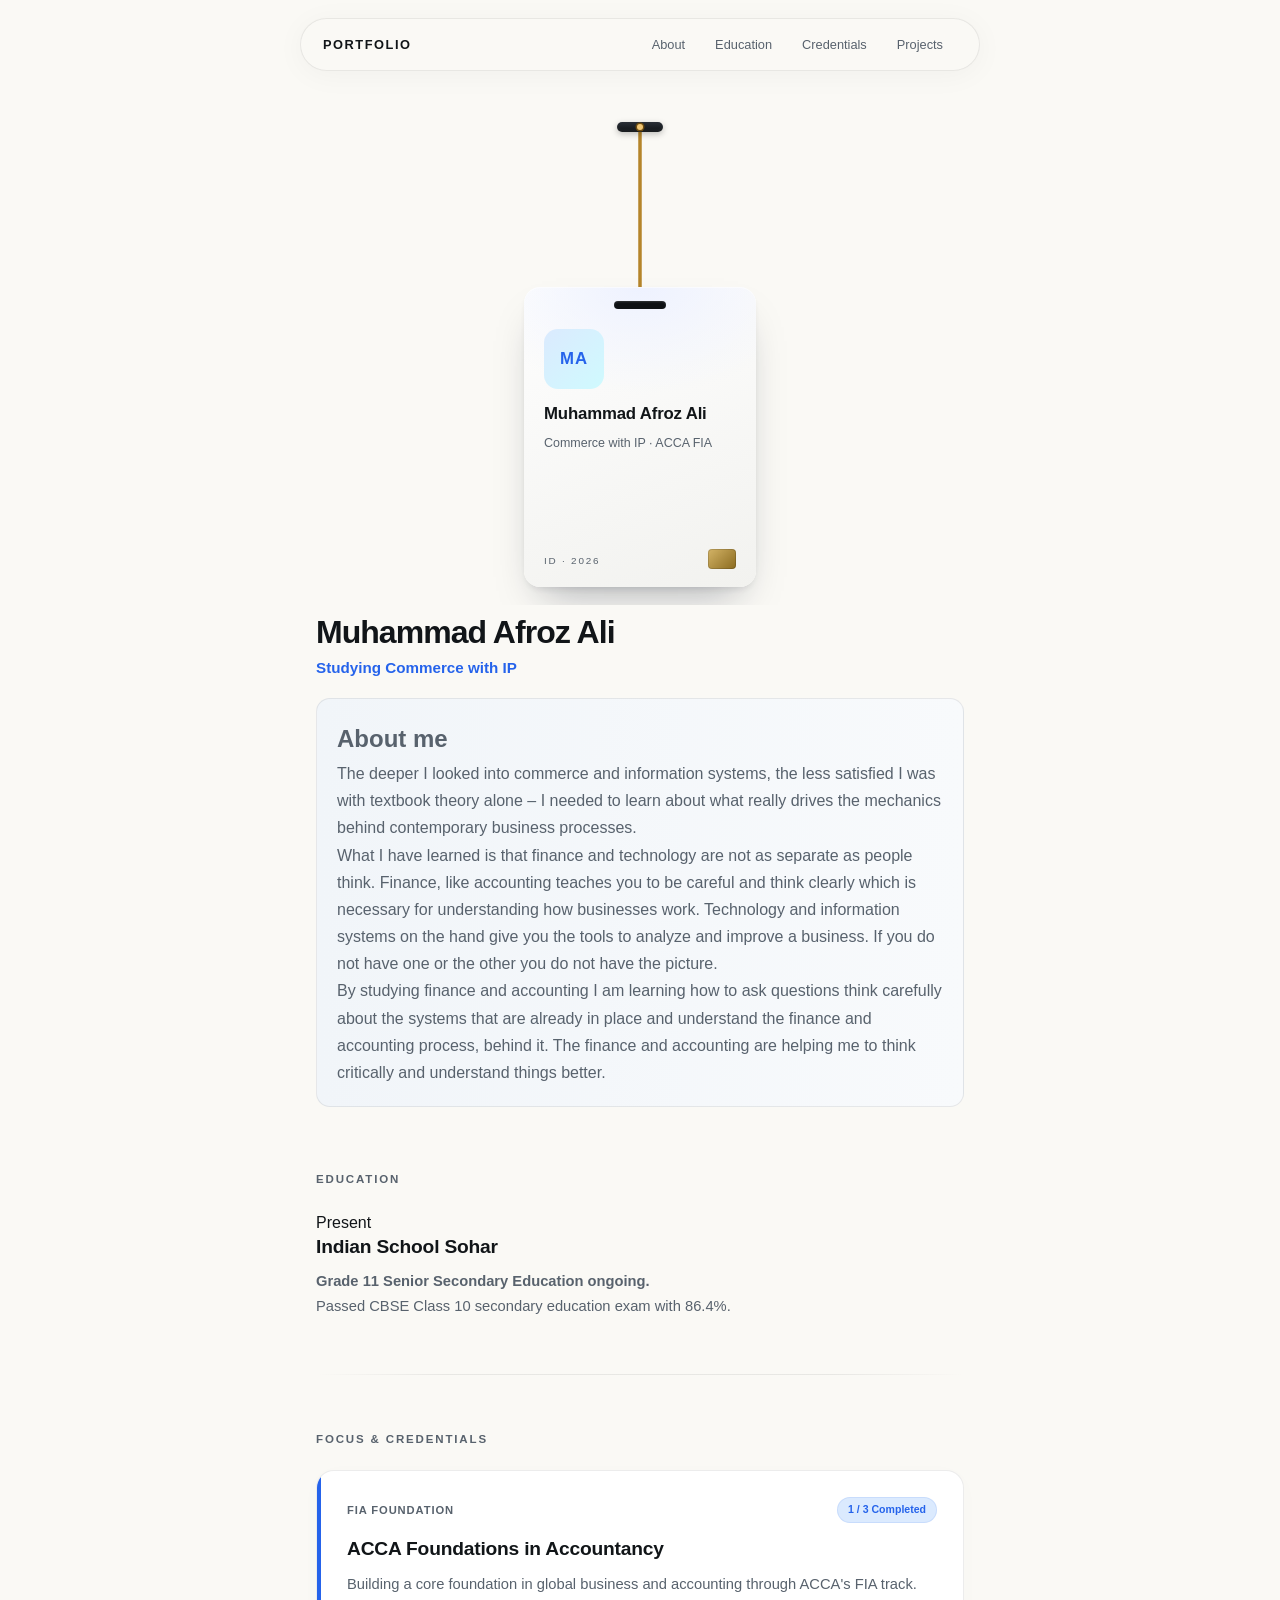
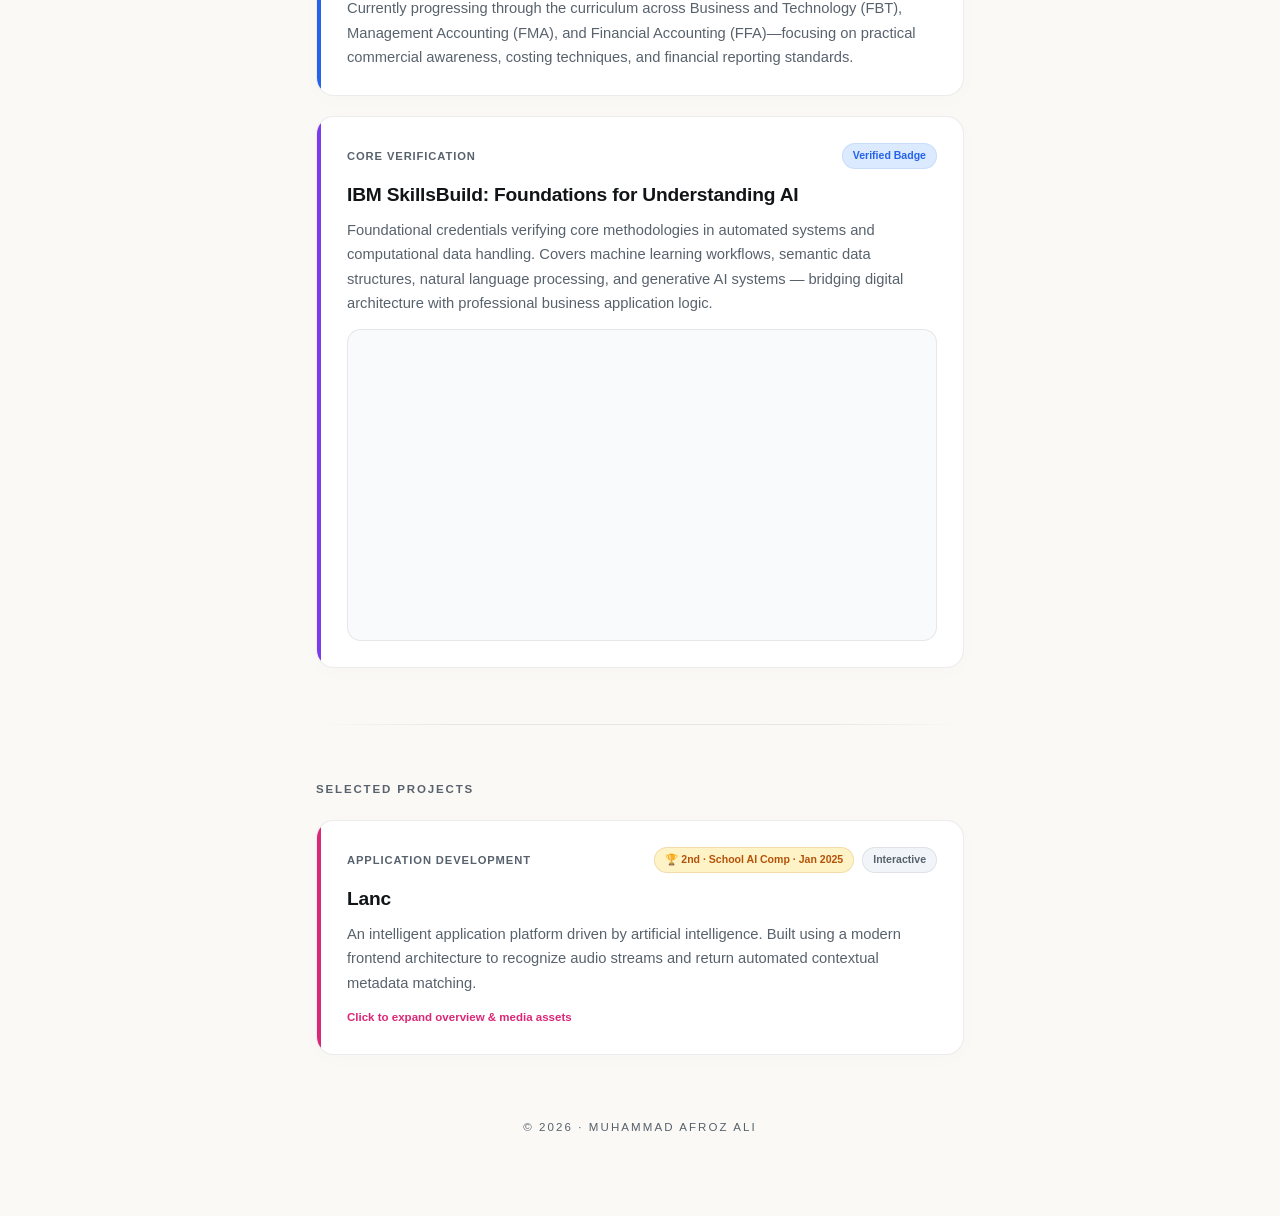
==== index.html @ 3de90af1 "index.html" ====
<!DOCTYPE html>
<html lang="en">
<head>
  <meta charset="UTF-8" />
  <meta name="viewport" content="width=device-width, initial-scale=1.0" />
  <title>Muhammad Afroz Ali — Portfolio</title>
  <meta name="description" content="Portfolio of Muhammad Afroz Ali — Commerce student building at the intersection of finance, corporate systems, and AI-driven tools." />
  <link rel="stylesheet" href="/portfolio.css" />
</head>
<body>
  <nav class="nav-bar">
    <div class="nav-container">
      <a href="#about" class="nav-logo">PORTFOLIO</a>
      <div class="nav-links">
        <a href="#about" class="nav-item active">About</a>
        <a href="#education" class="nav-item">Education</a>
        <a href="#focus" class="nav-item">Credentials</a>
        <a href="#projects" class="nav-item">Projects</a>
      </div>
    </div>
  </nav>

  <section id="about" class="about-section">
    <div class="content-wrapper">
      <div class="lanyard-stage" id="lanyardStage" aria-label="Interactive ID card">
        <div class="lanyard-pivot" aria-hidden="true"></div>
        <svg class="rope-svg" aria-hidden="true" preserveAspectRatio="none">
          <path id="ropePath" d="M 0 0" stroke="#b5852a" stroke-width="3.5" fill="none" stroke-linecap="round"></path>
        </svg>
        <div class="lanyard-card" id="lanyardCard">
          <div class="card-inner">
            <div class="card-face front">
              <div class="card-hole"></div>
              <div class="card-front-body">
                <div class="card-avatar">MA</div>
                <div class="card-name">Muhammad Afroz Ali</div>
                <div class="card-role">Commerce with IP · ACCA FIA</div>
                <div class="card-brand">
                  <span>ID · 2026</span>
                  <span class="card-chip"></span>
                </div>
              </div>
            </div>
            <div class="card-face back">
              <div class="card-hole"></div>
              <div class="card-back-body">
                <div class="line"><span class="k">Name</span><span class="v">Muhammad Afroz Ali</span></div>
                <div class="line"><span class="k">Field</span><span class="v">Commerce · IP</span></div>
                <div class="line"><span class="k">Focus</span><span class="v">Finance × AI</span></div>
                <div class="line"><span class="k">Status</span><span class="v">Studying · Pursuing ACCA FIA Route</span></div>
              </div>
            </div>
          </div>
        </div>
      </div>

      <h1 class="hero-name">Muhammad Afroz Ali</h1>
      <div class="hero-tag">Studying Commerce with IP</div>
      <div class="bio">
        <h2 class="bio-heading">About me</h2>
        <p>The deeper I looked into commerce and information systems, the less satisfied I was with textbook theory alone – I needed to learn about what really drives the mechanics behind contemporary business processes.</p>
        <p>What I have learned is that finance and technology are not as separate as people think. Finance, like accounting teaches you to be careful and think clearly which is necessary for understanding how businesses work. Technology and information systems on the hand give you the tools to analyze and improve a business. If you do not have one or the other you do not have the picture.</p>
        <p>By studying finance and accounting I am learning how to ask questions think carefully about the systems that are already in place and understand the finance and accounting process, behind it. The finance and accounting are helping me to think critically and understand things better.</p>
      </div>
    </div>
  </section>

  <main class="content-wrapper">
    <section id="education" class="section">
      <h2 class="section-title">Education</h2>
      <div class="timeline">
        <div class="timeline-item">
          <div class="timeline-date">Present</div>
          <div class="timeline-content">
            <h3 class="card-title">Indian School Sohar</h3>
            <p class="card-desc"><strong>Grade 11 Senior Secondary Education ongoing.</strong></p>
            <p class="card-desc">Passed CBSE Class 10 secondary education exam with 86.4%.</p>
          </div>
        </div>
      </div>
    </section>

    <div class="section-divider"></div>

    <section id="focus" class="section">
      <h2 class="section-title">Focus &amp; Credentials</h2>
      <div class="stack">
        <div class="premium-card">
          <div class="card-edge"></div>
          <div class="card-body">
            <div class="card-meta">
              <span class="meta-label">FIA Foundation</span>
              <span class="badge progress">1 / 3 Completed</span>
            </div>
            <h3 class="card-title">ACCA Foundations in Accountancy</h3>
            <p class="card-desc">
              Building a core foundation in global business and accounting through ACCA's FIA track. Currently progressing through the curriculum across Business and Technology (FBT), Management Accounting (FMA), and Financial Accounting (FFA)—focusing on practical commercial awareness, costing techniques, and financial reporting standards.
            </p>
          </div>
        </div>

        <div class="premium-card">
          <div class="card-edge alt"></div>
          <div class="card-body">
            <div class="card-meta">
              <span class="meta-label">Core Verification</span>
              <span class="badge verified">Verified Badge</span>
            </div>
            <h3 class="card-title">IBM SkillsBuild: Foundations for Understanding AI</h3>
            <p class="card-desc">
              Foundational credentials verifying core methodologies in automated systems and
              computational data handling. Covers machine learning workflows, semantic data
              structures, natural language processing, and generative AI systems — bridging digital
              architecture with professional business application logic.
            </p>
            <div class="iframe-wrap">
              <iframe title="IBM Credential"
                src="https://www.credly.com/embedded_badge/8885bbb2-dc7c-4ab9-ae80-7a4115c51c68"
                width="160" height="270" frameborder="0" scrolling="no"></iframe>
            </div>
          </div>
        </div>
      </div>
    </section>

    <div class="section-divider"></div>

    <section id="projects" class="section">
      <h2 class="section-title">Selected Projects</h2>

      <div class="premium-card expander" id="lancCard">
        <div class="card-edge project"></div>
        <div style="width:100%">
          <div class="collapsed card-body">
            <div class="card-meta">
              <span class="meta-label">Application Development</span>
              <div class="badge-row">
                <span class="badge award">🏆 2nd · School AI Comp · Jan 2025</span>
                <span class="badge live">Interactive</span>
              </div>
            </div>
            <h3 class="card-title">Lanc</h3>
            <p class="card-desc">
              An intelligent application platform driven by artificial intelligence. Built using a
              modern frontend architecture to recognize audio streams and return automated
              contextual metadata matching.
            </p>
            <span class="hint">Click to expand overview &amp; media assets</span>
          </div>

          <div class="expanded">
            <div class="exp-header">
              <div>
                <h2>Lanc.</h2>
                <span class="badge award">🏆 2nd Place — School Level AI Competition</span>
              </div>
              <button class="close-btn" id="closeLancBtn">Collapse</button>
            </div>
            <p class="expanded-lead">
              Lanc is an aesthetic, AI-driven music recognizer engineered to provide smooth audio
              search tracking across multiple platforms. Awarded 2nd place at the school-level
              Artificial Intelligence competition on January 8th, 2025, this platform bridges
              interactive client-side design with powerful web processing APIs to translate
              real-world auditory waveforms into structured information sets instantly.
            </p>
            <ul class="bullets">
              <li><strong>Core Engine:</strong> AudD music recognition API for high-precision cloud-based audio fingerprinting and matching.</li>
              <li><strong>Conversational AI:</strong> ElevenLabs infrastructure for smart chatbot interfaces and fluid text-to-speech loops.</li>
              <li><strong>Stack:</strong> Vanilla HTML5, custom CSS layout systems, and object-oriented asynchronous JavaScript logic.</li>
            </ul>
            <div class="media-placeholder">
              <span id="slideLabel">Media preview · slide 1 / 5</span>
              <button class="nav-arrow left" id="prevSlide">←</button>
              <button class="nav-arrow right" id="nextSlide">→</button>
            </div>
          </div>
        </div>
      </div>
    </section>

    <footer class="footer">© 2026 · Muhammad Afroz Ali</footer>
  </main>

  <script src="/portfolio.js"></script>
</body>
</html>
---- portfolio.css ----
:root {
  --bg: #faf9f5;
  --fg: #111518;
  --muted: #58626d;
  --border: rgba(17, 21, 24, 0.08);
  --card: #ffffff;
  --primary: #2563eb;
  --secondary: #7c3aed;
  --project: #db2777;
  --glass: rgba(250, 249, 245, 0.78);
  --ease: cubic-bezier(0.16, 1, 0.3, 1);
}
* { margin: 0; padding: 0; box-sizing: border-box; }
html { scroll-behavior: smooth; background: var(--bg); }
body {
  background: var(--bg);
  color: var(--fg);
  font-family: -apple-system, BlinkMacSystemFont, "Segoe UI", Roboto, Helvetica, Arial, sans-serif;
  line-height: 1.5;
  -webkit-font-smoothing: antialiased;
  padding-top: 90px;
}

/* Nav */
.nav-bar {
  position: fixed; top: 18px; left: 50%; transform: translateX(-50%);
  width: calc(100% - 32px); max-width: 680px;
  background: var(--glass);
  backdrop-filter: blur(16px); -webkit-backdrop-filter: blur(16px);
  border: 1px solid var(--border); border-radius: 30px; z-index: 50;
  box-shadow: 0 4px 30px rgba(0, 0, 0, 0.04);
}
.nav-container { display: flex; justify-content: space-between; align-items: center; padding: 10px 22px; }
.nav-logo { font-size: 0.8rem; font-weight: 800; letter-spacing: 0.12em; color: var(--fg); text-decoration: none; }
.nav-links { display: flex; gap: 2px; }
.nav-item {
  font-size: 0.8rem; font-weight: 500; color: var(--muted);
  padding: 6px 14px; border-radius: 20px; text-decoration: none;
  transition: color 0.3s, background 0.3s;
}
.nav-item:hover, .nav-item.active { color: var(--fg); background: rgba(0, 0, 0, 0.05); }

.content-wrapper { width: 100%; max-width: 680px; margin: 0 auto; padding: 20px 16px; }
.section { padding: 24px 0; }
.section-divider {
  height: 1px;
  background: linear-gradient(to right, transparent, var(--border) 20%, var(--border) 80%, transparent);
  margin: 32px 0;
}
.section-title {
  font-size: 0.72rem; text-transform: uppercase; letter-spacing: 0.16em;
  color: var(--muted); margin-bottom: 22px; font-weight: 600;
}

/* Lanyard */
.lanyard-stage {
  position: relative;
  width: 100%;
  height: clamp(380px, 55vh, 540px);
  touch-action: none;
  user-select: none;
  overflow: hidden;
  margin-bottom: 8px;
}
.lanyard-pivot {
  position: absolute; top: 12px; left: 50%; transform: translateX(-50%);
  width: 46px; height: 10px; border-radius: 999px;
  background: linear-gradient(180deg, #2a2f36, #0e1114);
  box-shadow: 0 2px 6px rgba(0,0,0,0.25), inset 0 -2px 3px rgba(255,255,255,0.06);
  z-index: 3;
}
.lanyard-pivot::after {
  content: ""; position: absolute; left: 50%; top: 50%;
  transform: translate(-50%, -50%);
  width: 6px; height: 6px; border-radius: 999px;
  background: #f0c674; box-shadow: 0 0 0 1.5px #6b4a0f;
}
.rope-svg {
  position: absolute; inset: 0; width: 100%; height: 100%;
  pointer-events: none; z-index: 1;
}
.lanyard-card {
  position: absolute; top: 0; left: 0;
  width: 232px; height: 300px;
  transform-origin: 50% 0; cursor: grab; z-index: 2;
  will-change: transform; perspective: 1200px;
}
.lanyard-card:active { cursor: grabbing; }
.card-inner {
  position: relative; width: 100%; height: 100%;
  transition: transform 0.7s cubic-bezier(0.2, 0.9, 0.25, 1.05);
  transform-style: preserve-3d;
}
.lanyard-card.is-flipped .card-inner { transform: rotateY(180deg); }
.card-face {
  position: absolute; inset: 0; border-radius: 16px;
  backface-visibility: hidden; -webkit-backface-visibility: hidden;
  box-shadow:
    0 22px 40px -18px rgba(15, 23, 42, 0.35),
    0 4px 10px -4px rgba(15, 23, 42, 0.15),
    inset 0 1px 0 rgba(255,255,255,0.6);
  overflow: hidden; display: flex; flex-direction: column;
}
.card-face.front {
  background:
    radial-gradient(120% 60% at 50% 0%, #eef2ff 0%, transparent 60%),
    linear-gradient(160deg, #fefefe 0%, #f2f2ef 100%);
  color: var(--fg);
}
.card-face.back {
  transform: rotateY(180deg);
  background: linear-gradient(160deg, #111318 0%, #1c1f27 100%);
  color: #fafafa;
}
.card-hole {
  align-self: center; margin-top: 14px;
  width: 52px; height: 8px; border-radius: 4px;
  background: #0e1114;
  box-shadow: inset 0 1px 2px rgba(255,255,255,0.15);
}
.card-front-body { flex: 1; padding: 18px 20px 18px; display: flex; flex-direction: column; gap: 8px; }
.card-avatar {
  width: 60px; height: 60px; border-radius: 14px;
  background: linear-gradient(135deg, #dbeafe, #cffafe);
  color: var(--primary); font-weight: 800; letter-spacing: 0.06em;
  display: grid; place-items: center; font-size: 1.05rem; margin: 2px 0 4px;
}
.card-name { font-size: 1.05rem; font-weight: 700; letter-spacing: -0.01em; white-space: nowrap; }
.card-role { font-size: 0.78rem; color: var(--muted); font-weight: 500; }
.card-brand {
  margin-top: auto; display: flex; justify-content: space-between; align-items: end;
  font-size: 0.62rem; letter-spacing: 0.18em; color: var(--muted); text-transform: uppercase;
}
.card-chip {
  width: 28px; height: 20px; border-radius: 4px;
  background: linear-gradient(135deg, #d4b467, #8a6a1f);
  box-shadow: inset 0 0 0 1px rgba(0,0,0,0.15);
}
.card-back-body {
  padding: 18px 20px; display: flex; flex-direction: column; gap: 10px;
  height: 100%; font-size: 0.78rem;
}
.card-back-body .line {
  display: flex; justify-content: space-between; align-items: baseline; gap: 10px;
  border-bottom: 1px dashed rgba(255,255,255,0.1); padding-bottom: 6px;
}
.card-back-body .k {
  color: rgba(255,255,255,0.5); font-size: 0.62rem;
  letter-spacing: 0.14em; text-transform: uppercase; flex-shrink: 0;
}
.card-back-body .v {
  font-weight: 600; font-size: 0.75rem; text-align: right; line-height: 1.25;
  min-width: 0;
}
.card-back-footer {
  margin-top: auto; font-size: 0.6rem; letter-spacing: 0.2em;
  color: rgba(255,255,255,0.4); text-transform: uppercase; text-align: center;
}
.tap-hint {
  position: absolute; bottom: 14px; left: 50%; transform: translateX(-50%);
  font-size: 0.7rem; letter-spacing: 0.14em; text-transform: uppercase;
  color: var(--muted); z-index: 2; pointer-events: none; opacity: 0.8;
}

/* Hero */
.hero-name { font-size: clamp(1.55rem, 4.5vw, 2rem); font-weight: 700; letter-spacing: -0.03em; line-height: 1.2; }
.hero-tag { font-size: 0.95rem; font-weight: 600; margin-top: 6px; color: var(--primary); }
.bio {
  font-size: 1rem; line-height: 1.7; color: var(--muted); margin-top: 18px;
  background: linear-gradient(to right, #f1f5f9, #f8fafc);
  padding: 20px; border-radius: 14px; border: 1px solid var(--border);
}

/* Cards */
.stack { display: flex; flex-direction: column; gap: 20px; }
.premium-card {
  background: var(--card); border: 1px solid var(--border); border-radius: 18px;
  display: flex; overflow: hidden; box-shadow: 0 4px 24px rgba(0, 0, 0, 0.015);
  transition: transform 0.5s var(--ease), box-shadow 0.5s, border-color 0.5s;
  width: 100%;
}
.premium-card:hover { transform: translateY(-4px); box-shadow: 0 20px 35px rgba(37, 99, 235, 0.05); }
.card-edge { width: 4px; background: var(--primary); flex-shrink: 0; }
.card-edge.alt { background: var(--secondary); }
.card-edge.project { background: var(--project); }
.card-body { padding: 26px; width: 100%; }
.card-meta { display: flex; justify-content: space-between; align-items: center; gap: 10px; margin-bottom: 14px; flex-wrap: wrap; }
.meta-label { font-size: 0.7rem; font-weight: 700; text-transform: uppercase; letter-spacing: 0.08em; color: var(--muted); }
.badge-row { display: flex; gap: 8px; flex-wrap: wrap; }
.badge {
  font-size: 0.66rem; font-weight: 600; padding: 4px 10px; border-radius: 20px;
  white-space: nowrap; border: 1px solid transparent;
}
.badge.progress { background: #dbeafe; color: var(--primary); border-color: rgba(37, 99, 235, 0.1); }
.badge.verified { background: #dbeafe; color: var(--primary); border-color: rgba(37, 99, 235, 0.1); }
.badge.award { background: #fef3c7; color: #b45309; border-color: rgba(180, 83, 9, 0.15); }
.badge.live { background: #f1f5f9; color: var(--muted); border-color: var(--border); }
.card-title { font-size: 1.2rem; font-weight: 600; margin-bottom: 10px; letter-spacing: -0.01em; line-height: 1.3; }
.card-desc { font-size: 0.92rem; line-height: 1.65; color: var(--muted); }
.hint { display: inline-block; margin-top: 14px; font-size: 0.72rem; font-weight: 600; color: var(--project); }

/* Expander */
.expander { cursor: pointer; }
.expander.open { cursor: default; background: #fcfbfa; }
.expander .expanded { display: none; padding: 32px; }
.expander.open .collapsed { display: none; }
.expander.open .expanded { display: block; }
.exp-header {
  display: flex; justify-content: space-between; align-items: flex-start; gap: 14px;
  margin-bottom: 20px; padding-bottom: 16px; border-bottom: 1px solid var(--border);
}
.exp-header h2 { font-size: 1.6rem; font-weight: 700; letter-spacing: -0.02em; margin-bottom: 6px; }
.close-btn {
  background: var(--card); border: 1px solid var(--border); color: var(--muted);
  font-size: 0.7rem; text-transform: uppercase; letter-spacing: 0.05em; font-weight: 600;
  padding: 8px 14px; border-radius: 12px; cursor: pointer; transition: all 0.3s;
  flex-shrink: 0;
}
.close-btn:hover { background: var(--fg); color: var(--card); border-color: var(--fg); }
.expanded-lead { font-size: 1rem; line-height: 1.7; margin-bottom: 8px; }
.bullets {
  list-style: none; display: flex; flex-direction: column; gap: 12px;
  background: #f8fafc; padding: 20px; border-radius: 14px;
  border: 1px solid var(--border); margin: 18px 0;
}
.bullets li { font-size: 0.9rem; color: var(--muted); padding-left: 18px; position: relative; line-height: 1.6; }
.bullets li::before { content: "→"; position: absolute; left: 0; color: var(--project); font-weight: bold; }

.media-placeholder {
  position: relative; background: #0f1215; border-radius: 14px;
  height: clamp(220px, 42vw, 360px); overflow: hidden;
  display: grid; place-items: center;
  color: rgba(255, 255, 255, 0.55);
  font-size: 0.8rem; letter-spacing: 0.15em; text-transform: uppercase;
}
.nav-arrow {
  position: absolute; top: 50%; transform: translateY(-50%);
  background: rgba(255,255,255,0.9); border: 1px solid rgba(0,0,0,0.05);
  width: 40px; height: 40px; border-radius: 50%; font-size: 1rem;
  color: #111518; cursor: pointer;
  display: grid; place-items: center;
  box-shadow: 0 4px 12px rgba(0,0,0,0.08);
  transition: all 0.3s;
}
.nav-arrow:hover { background: #111518; color: #fff; }
.nav-arrow.left { left: 14px; }
.nav-arrow.right { right: 14px; }

.iframe-wrap {
  display: grid; place-items: center; padding: 20px 0;
  background: #f8fafc; border-radius: 14px; margin-top: 14px;
  border: 1px solid var(--border);
}
.iframe-wrap iframe { display: block; filter: drop-shadow(0 4px 12px rgba(0,0,0,0.05)); }

.footer {
  padding: 40px 0 60px; text-align: center;
  font-size: 0.72rem; letter-spacing: 0.18em; text-transform: uppercase; color: var(--muted);
}

@media (max-width: 640px) {
  .lanyard-card { width: 200px; height: 260px; }
  .content-wrapper { padding: 20px 18px; }
  .exp-header { flex-direction: column-reverse; align-items: flex-start; }
  .close-btn { align-self: flex-end; }
}
@media (max-width: 420px) {
  .lanyard-card { width: 186px; height: 246px; }
  .card-name { font-size: 0.98rem; }
  .card-body { padding: 22px; }
}
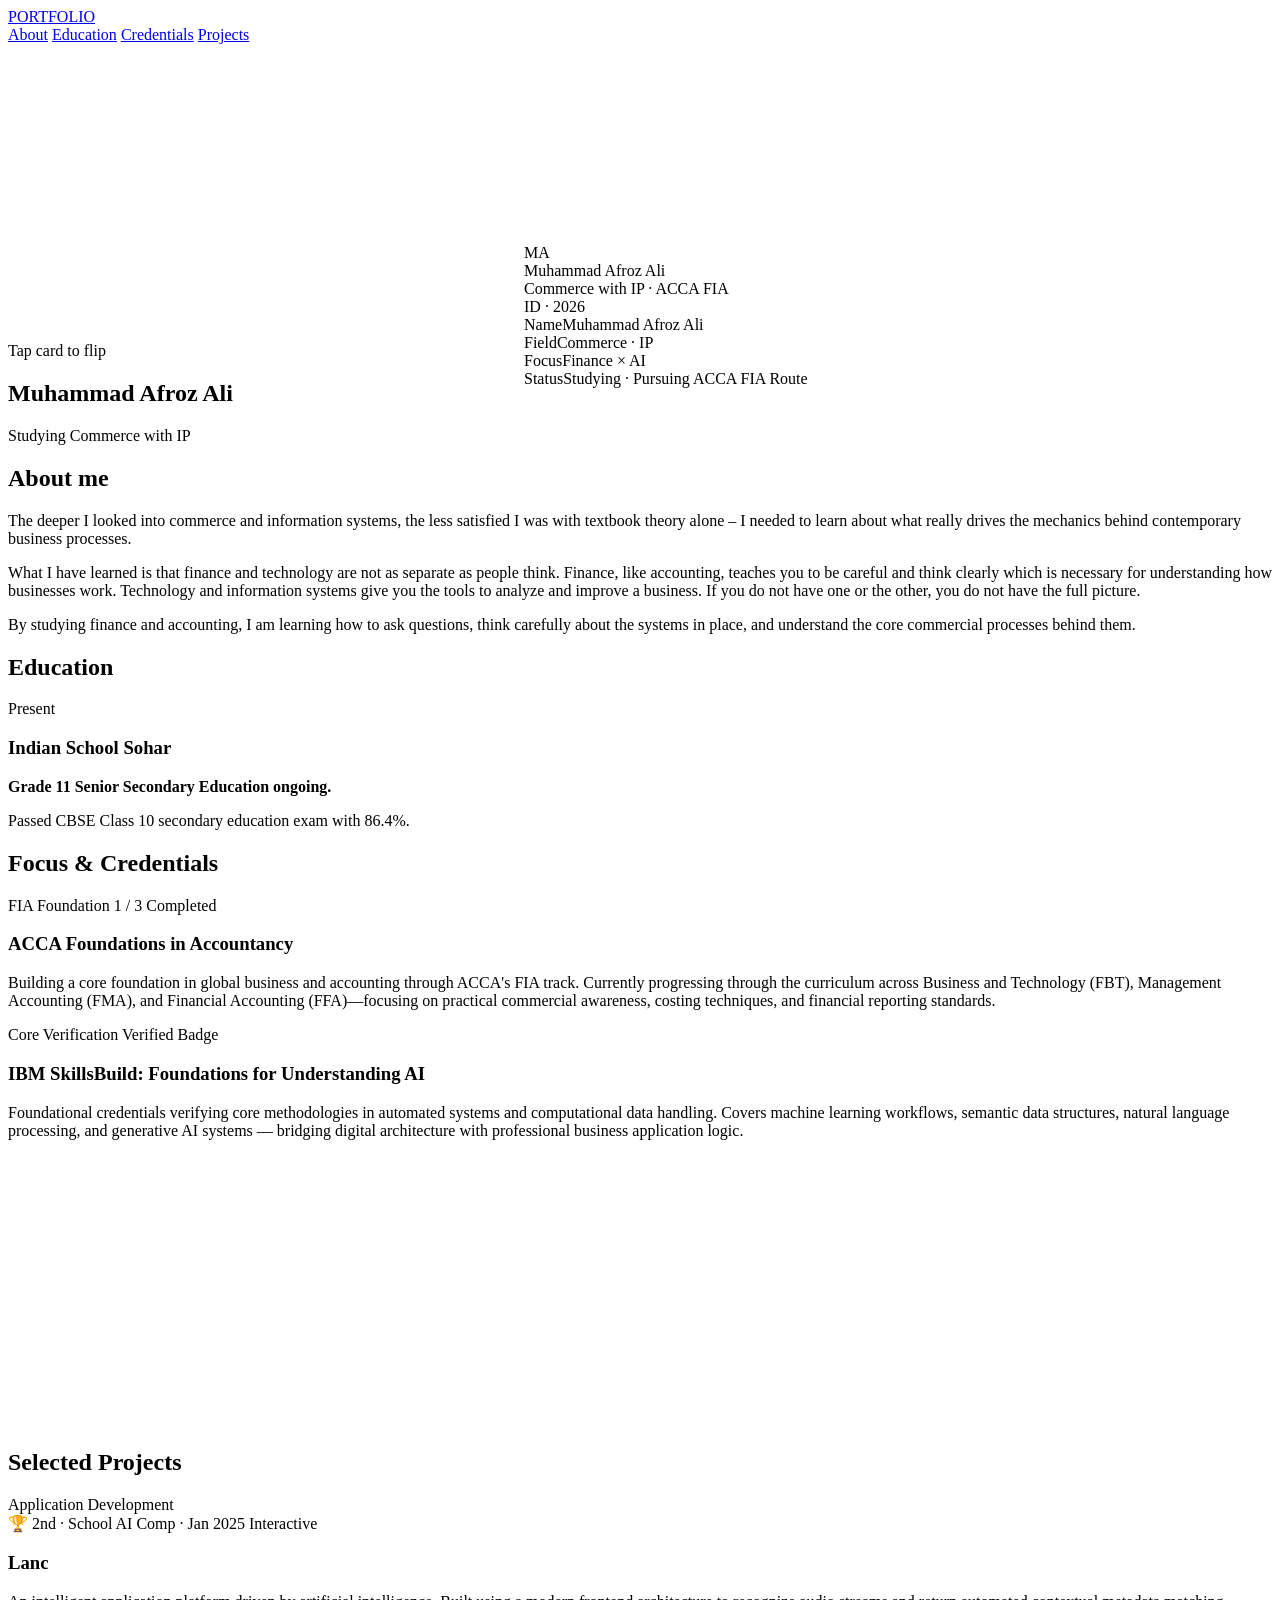
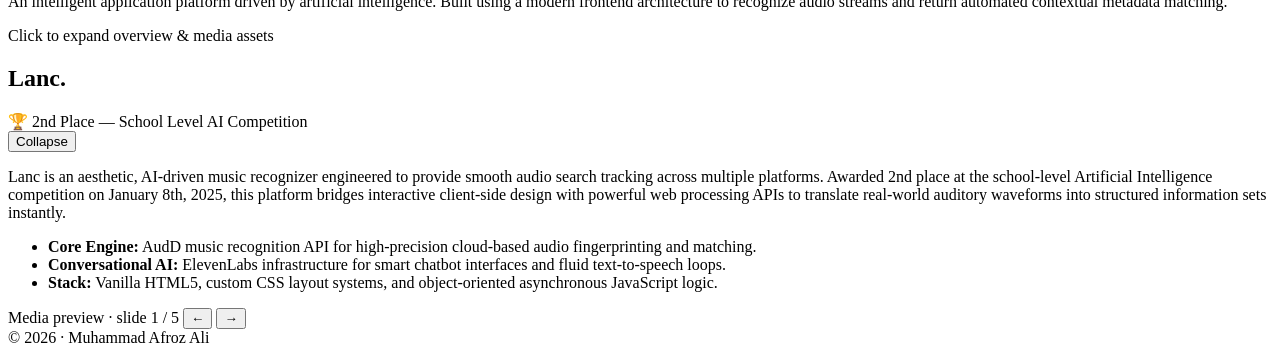
==== commit fa46617d: "index.html" ====
--- a/index.html
+++ b/index.html
@@ -5,7 +5,8 @@
   <meta name="viewport" content="width=device-width, initial-scale=1.0" />
   <title>Muhammad Afroz Ali — Portfolio</title>
   <meta name="description" content="Portfolio of Muhammad Afroz Ali — Commerce student building at the intersection of finance, corporate systems, and AI-driven tools." />
-  <link rel="stylesheet" href="/portfolio.css" />
+  <!-- Fixed path: relative link matching styles.css -->
+  <link rel="stylesheet" href="styles.css" />
 </head>
 <body>
   <nav class="nav-bar">
@@ -52,6 +53,8 @@
             </div>
           </div>
         </div>
+        <!-- Added tap hint overlay -->
+        <div class="tap-hint">Tap card to flip</div>
       </div>
 
       <h1 class="hero-name">Muhammad Afroz Ali</h1>
@@ -59,8 +62,8 @@
       <div class="bio">
         <h2 class="bio-heading">About me</h2>
         <p>The deeper I looked into commerce and information systems, the less satisfied I was with textbook theory alone – I needed to learn about what really drives the mechanics behind contemporary business processes.</p>
-        <p>What I have learned is that finance and technology are not as separate as people think. Finance, like accounting teaches you to be careful and think clearly which is necessary for understanding how businesses work. Technology and information systems on the hand give you the tools to analyze and improve a business. If you do not have one or the other you do not have the picture.</p>
-        <p>By studying finance and accounting I am learning how to ask questions think carefully about the systems that are already in place and understand the finance and accounting process, behind it. The finance and accounting are helping me to think critically and understand things better.</p>
+        <p>What I have learned is that finance and technology are not as separate as people think. Finance, like accounting, teaches you to be careful and think clearly which is necessary for understanding how businesses work. Technology and information systems give you the tools to analyze and improve a business. If you do not have one or the other, you do not have the full picture.</p>
+        <p>By studying finance and accounting, I am learning how to ask questions, think carefully about the systems in place, and understand the core commercial processes behind them.</p>
       </div>
     </div>
   </section>
@@ -181,6 +184,7 @@
     <footer class="footer">© 2026 · Muhammad Afroz Ali</footer>
   </main>
 
-  <script src="/portfolio.js"></script>
+  <!-- Fixed path: relative link matching script.js -->
+  <script src="script.js"></script>
 </body>
 </html>
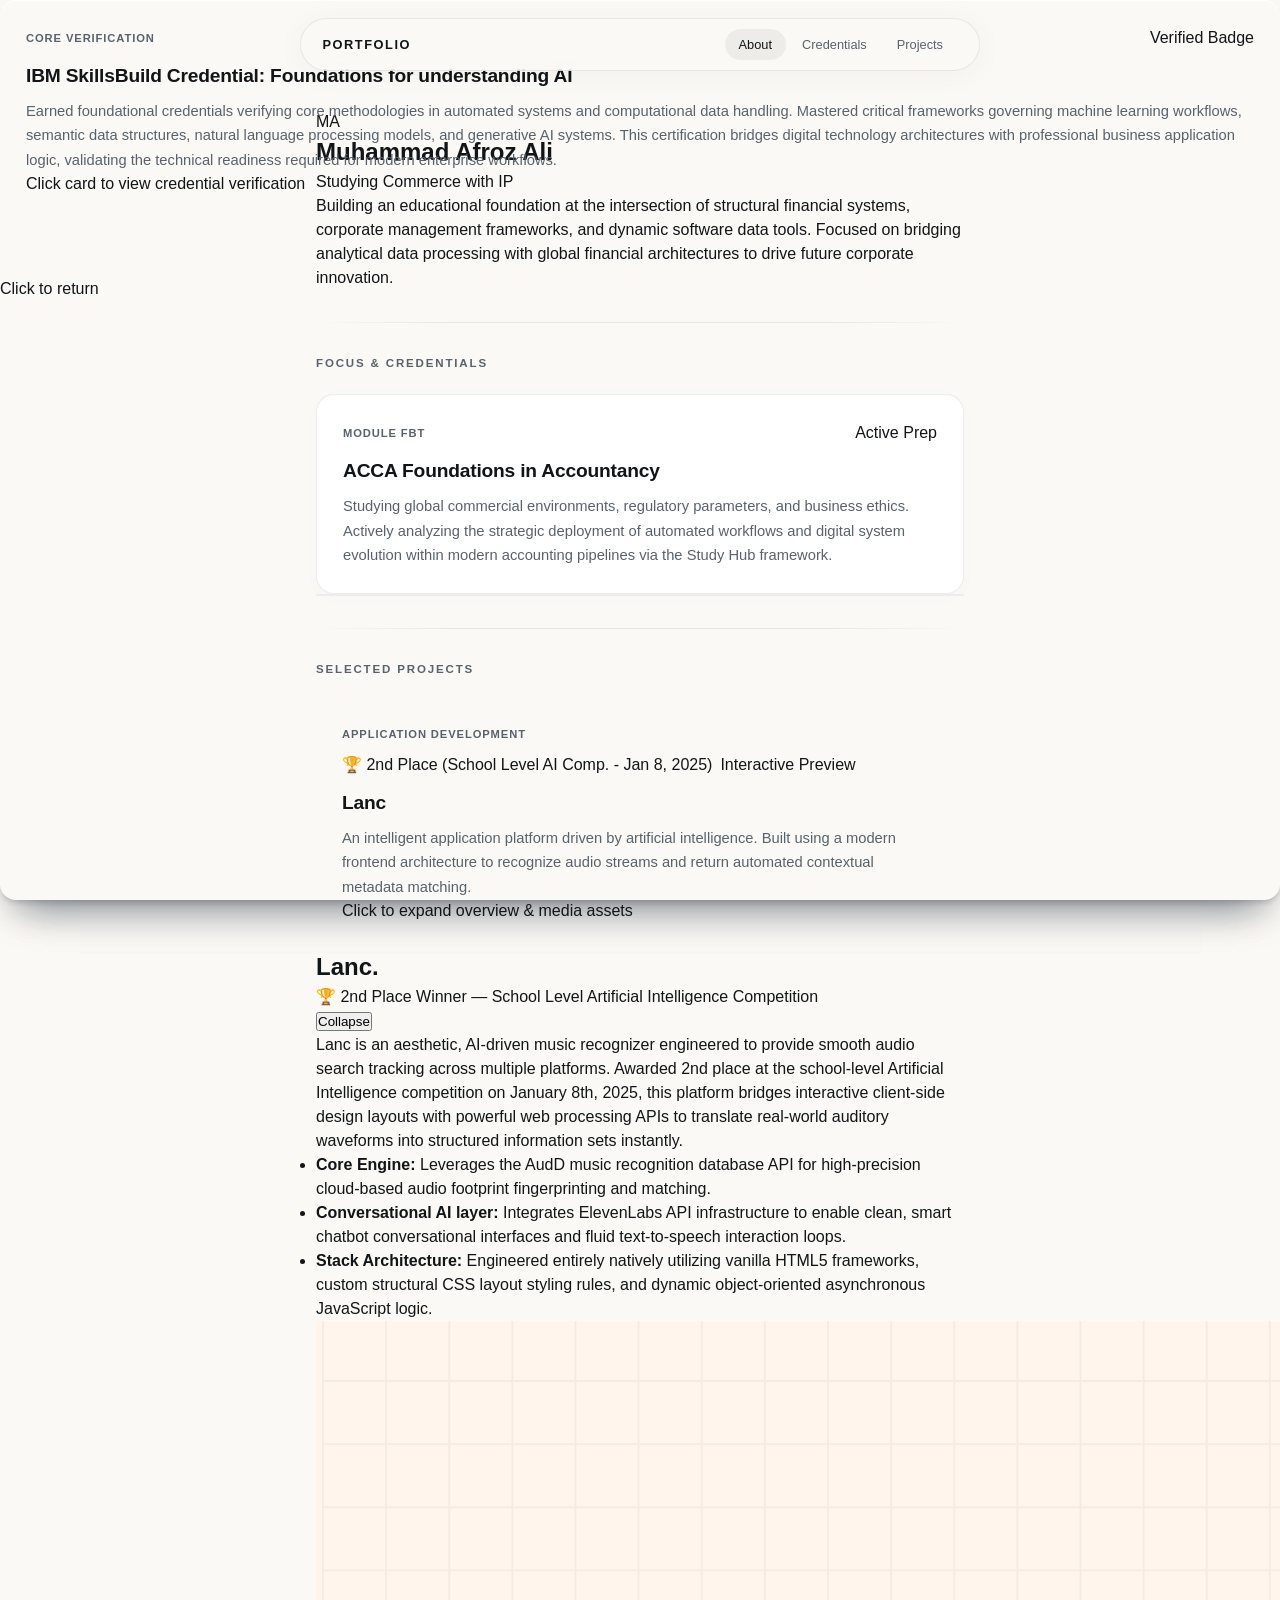
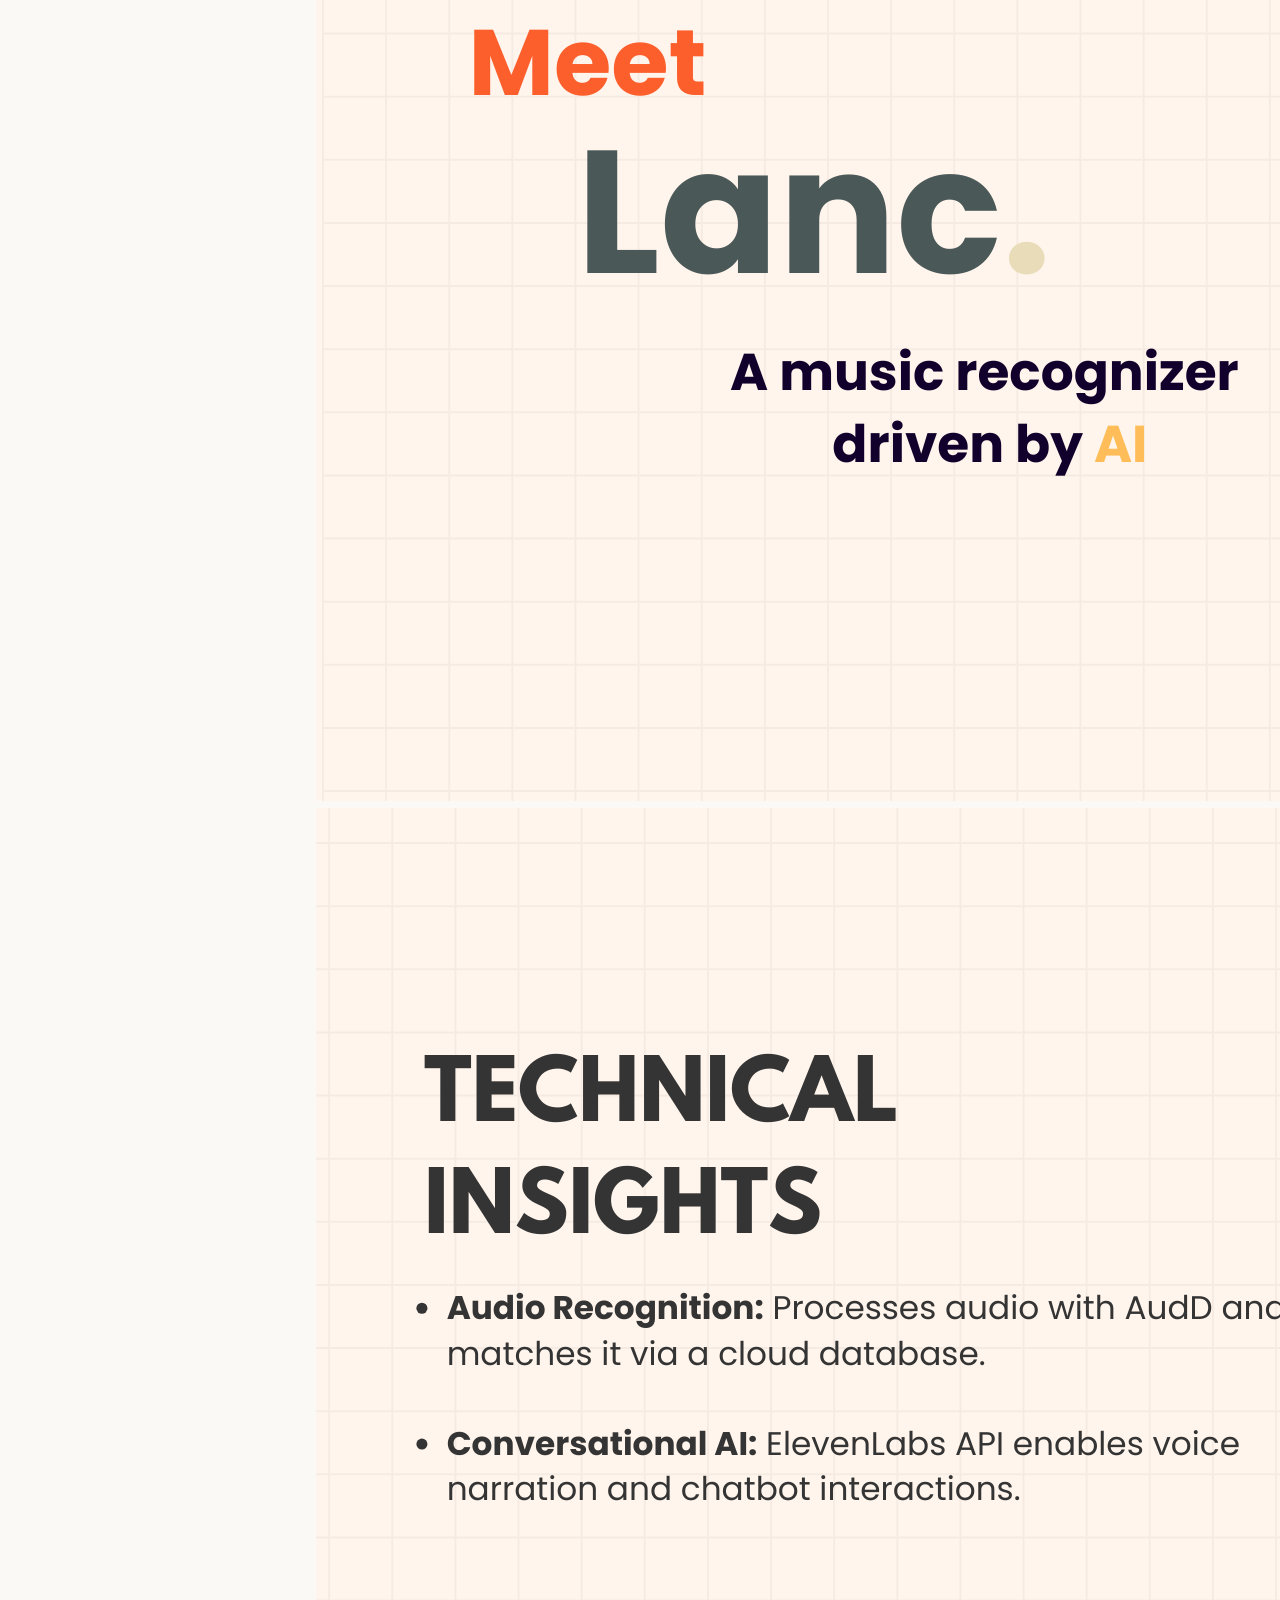
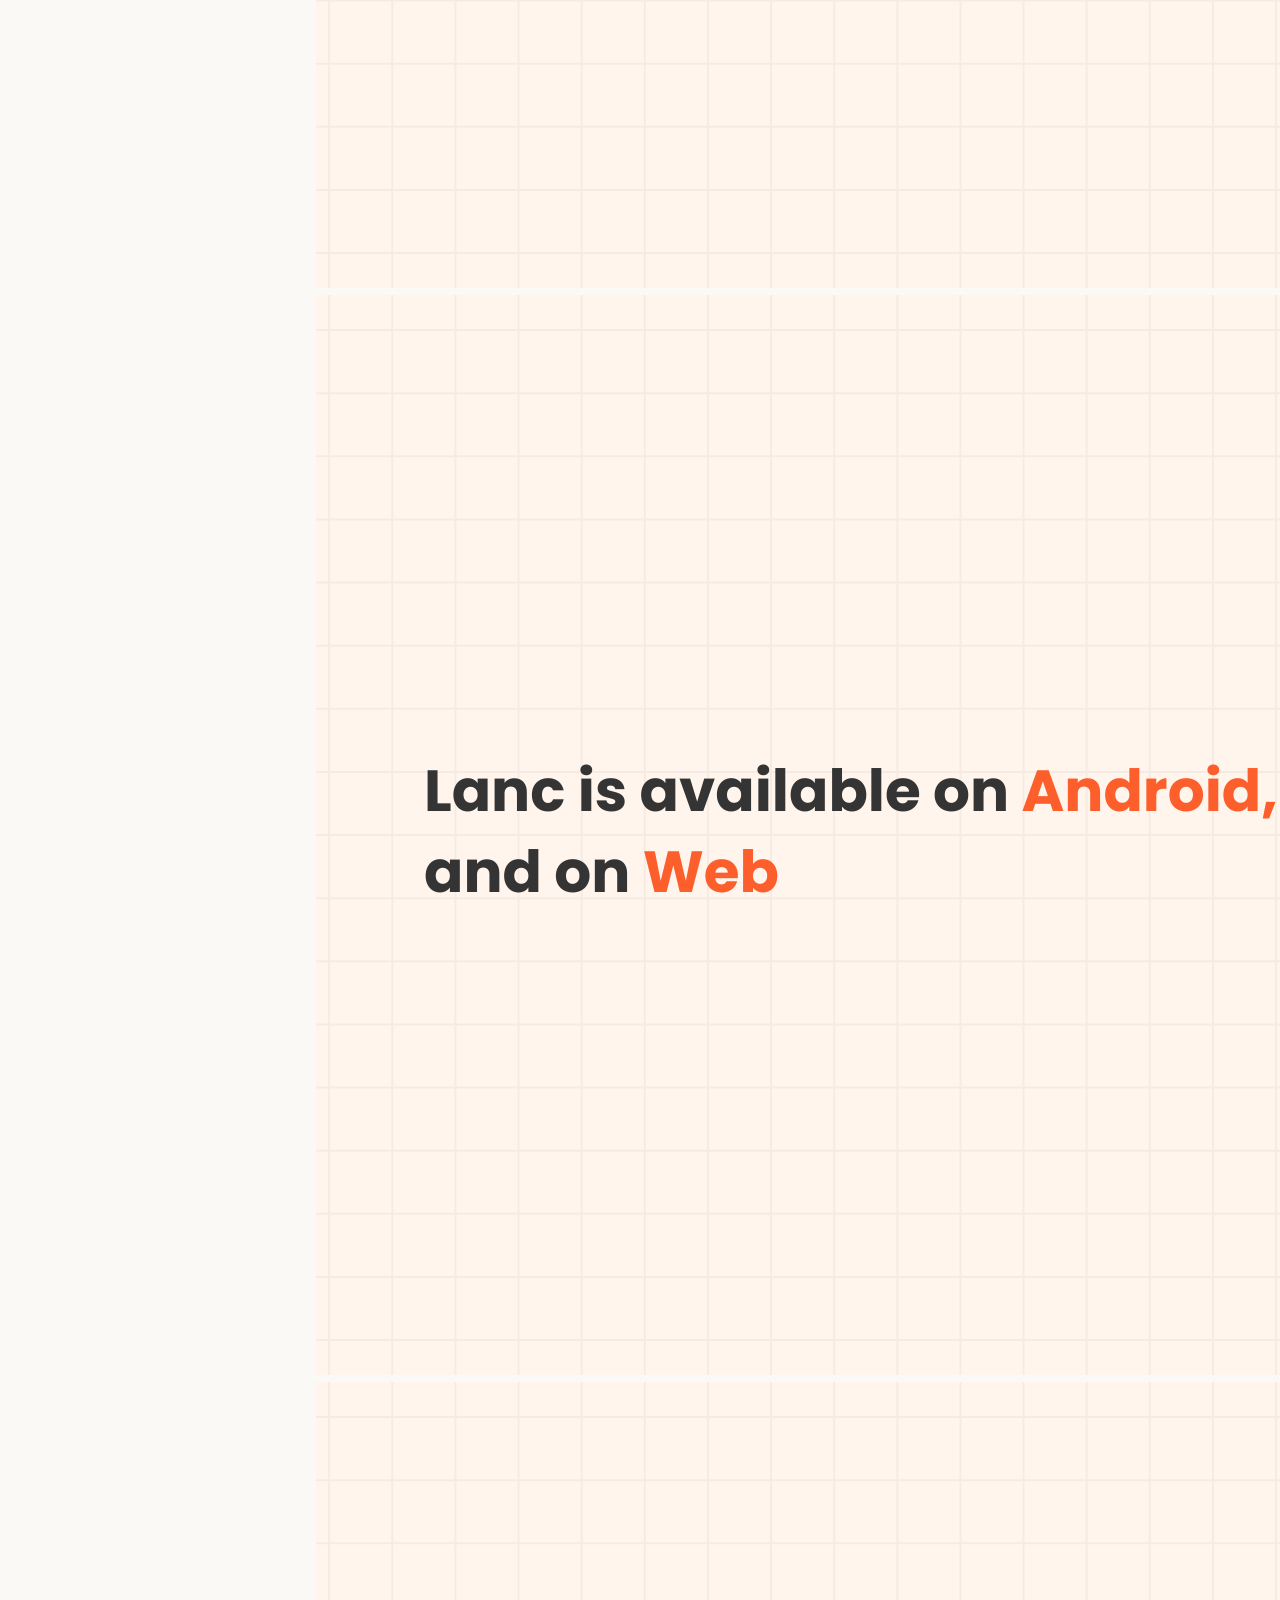
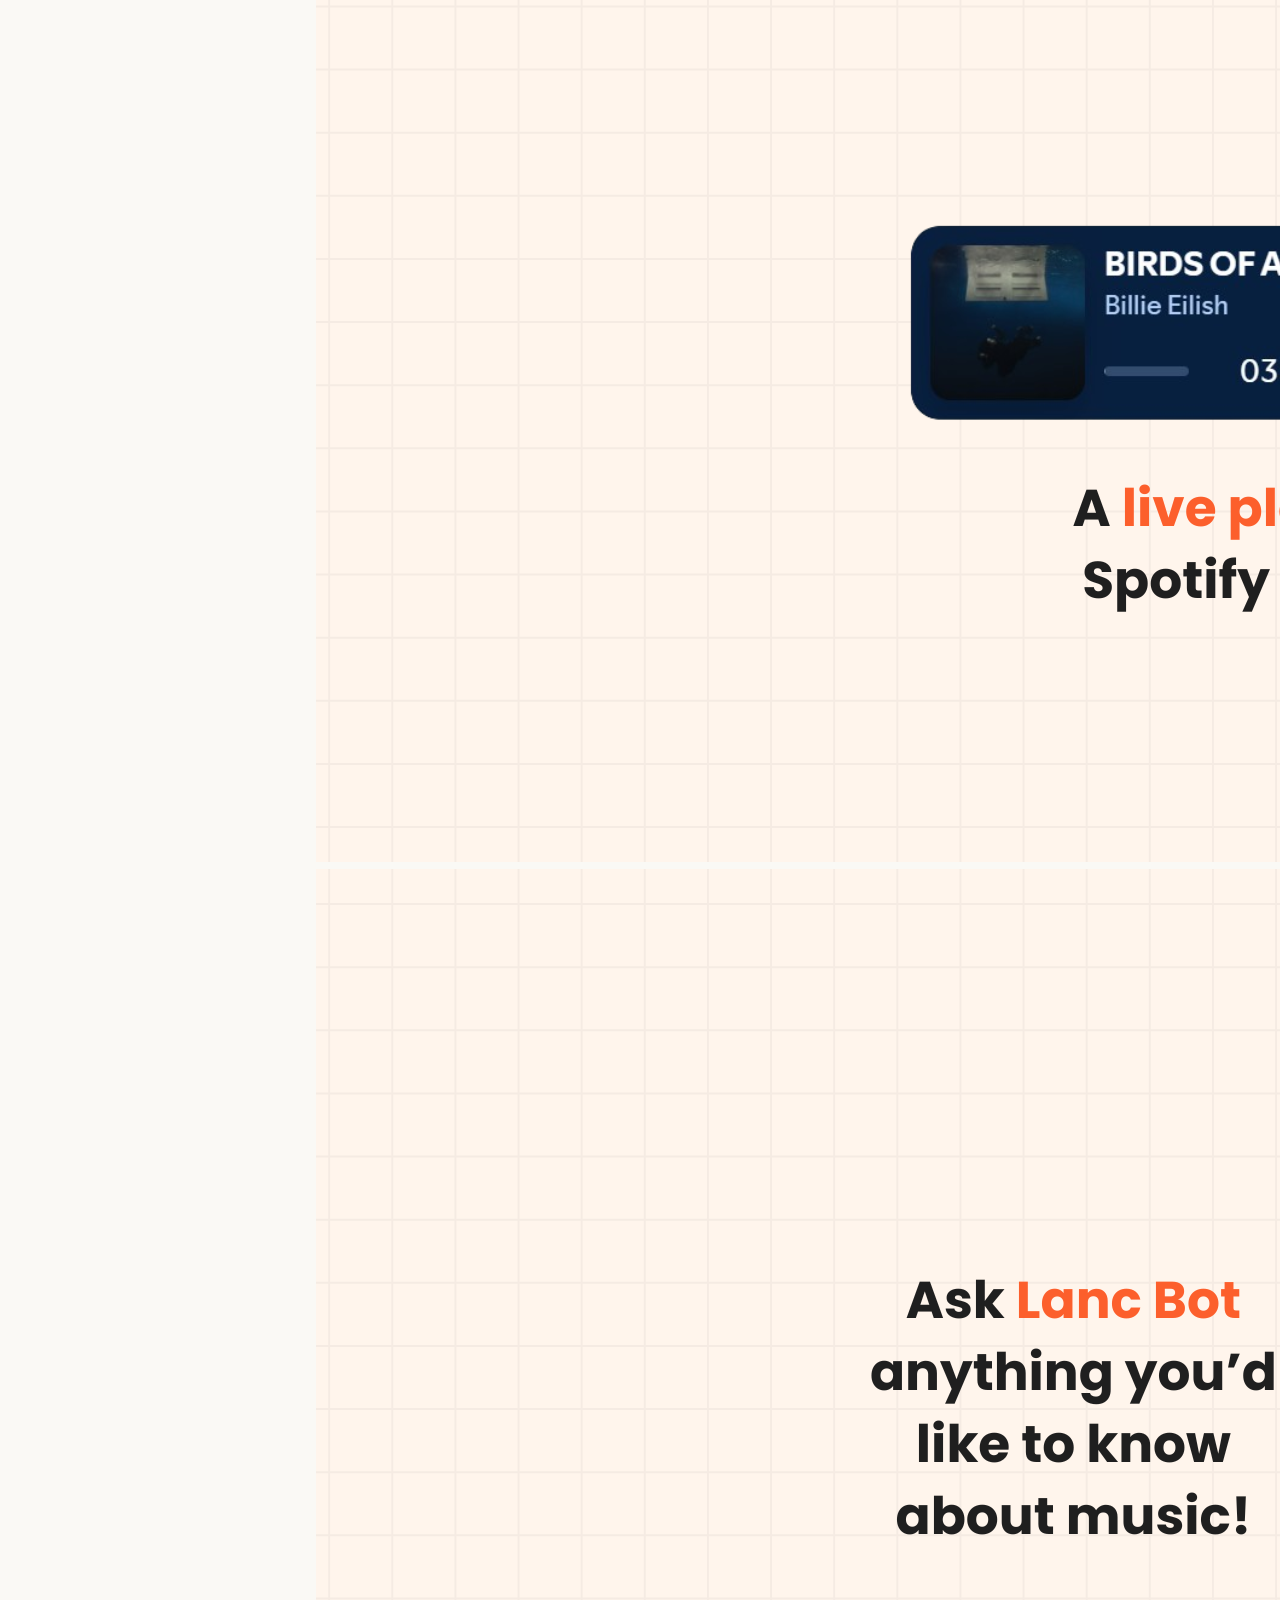
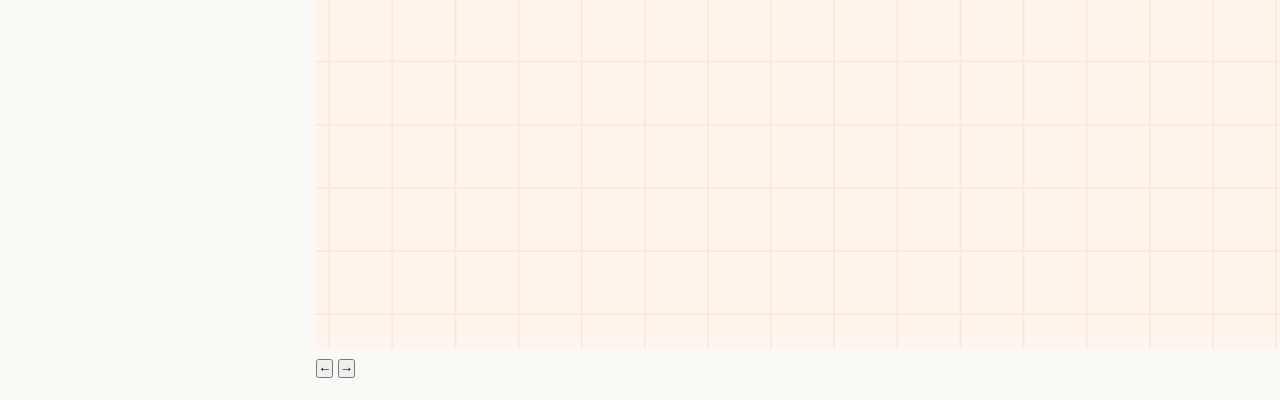
==== commit 5674d75b: "index.html" ====
--- a/index.html
+++ b/index.html
@@ -1,190 +1,278 @@
 <!DOCTYPE html>
+
 <html lang="en">
+
 <head>
-  <meta charset="UTF-8" />
-  <meta name="viewport" content="width=device-width, initial-scale=1.0" />
-  <title>Muhammad Afroz Ali — Portfolio</title>
-  <meta name="description" content="Portfolio of Muhammad Afroz Ali — Commerce student building at the intersection of finance, corporate systems, and AI-driven tools." />
-  <!-- Fixed path: relative link matching styles.css -->
-  <link rel="stylesheet" href="styles.css" />
+
+<meta charset="UTF-8">
+
+<meta name="viewport" content="width=device-width, initial-scale=1.0">
+
+<title>Muhammad Afroz Ali — Portfolio</title>
+
+<link rel="stylesheet" href="style.css">
+
 </head>
+
 <body>
-  <nav class="nav-bar">
-    <div class="nav-container">
-      <a href="#about" class="nav-logo">PORTFOLIO</a>
-      <div class="nav-links">
-        <a href="#about" class="nav-item active">About</a>
-        <a href="#education" class="nav-item">Education</a>
-        <a href="#focus" class="nav-item">Credentials</a>
-        <a href="#projects" class="nav-item">Projects</a>
-      </div>
-    </div>
-  </nav>
-
-  <section id="about" class="about-section">
-    <div class="content-wrapper">
-      <div class="lanyard-stage" id="lanyardStage" aria-label="Interactive ID card">
-        <div class="lanyard-pivot" aria-hidden="true"></div>
-        <svg class="rope-svg" aria-hidden="true" preserveAspectRatio="none">
-          <path id="ropePath" d="M 0 0" stroke="#b5852a" stroke-width="3.5" fill="none" stroke-linecap="round"></path>
-        </svg>
-        <div class="lanyard-card" id="lanyardCard">
-          <div class="card-inner">
-            <div class="card-face front">
-              <div class="card-hole"></div>
-              <div class="card-front-body">
-                <div class="card-avatar">MA</div>
-                <div class="card-name">Muhammad Afroz Ali</div>
-                <div class="card-role">Commerce with IP · ACCA FIA</div>
-                <div class="card-brand">
-                  <span>ID · 2026</span>
-                  <span class="card-chip"></span>
-                </div>
-              </div>
-            </div>
-            <div class="card-face back">
-              <div class="card-hole"></div>
-              <div class="card-back-body">
-                <div class="line"><span class="k">Name</span><span class="v">Muhammad Afroz Ali</span></div>
-                <div class="line"><span class="k">Field</span><span class="v">Commerce · IP</span></div>
-                <div class="line"><span class="k">Focus</span><span class="v">Finance × AI</span></div>
-                <div class="line"><span class="k">Status</span><span class="v">Studying · Pursuing ACCA FIA Route</span></div>
-              </div>
-            </div>
-          </div>
-        </div>
-        <!-- Added tap hint overlay -->
-        <div class="tap-hint">Tap card to flip</div>
-      </div>
-
-      <h1 class="hero-name">Muhammad Afroz Ali</h1>
-      <div class="hero-tag">Studying Commerce with IP</div>
-      <div class="bio">
-        <h2 class="bio-heading">About me</h2>
-        <p>The deeper I looked into commerce and information systems, the less satisfied I was with textbook theory alone – I needed to learn about what really drives the mechanics behind contemporary business processes.</p>
-        <p>What I have learned is that finance and technology are not as separate as people think. Finance, like accounting, teaches you to be careful and think clearly which is necessary for understanding how businesses work. Technology and information systems give you the tools to analyze and improve a business. If you do not have one or the other, you do not have the full picture.</p>
-        <p>By studying finance and accounting, I am learning how to ask questions, think carefully about the systems in place, and understand the core commercial processes behind them.</p>
-      </div>
-    </div>
-  </section>
-
-  <main class="content-wrapper">
-    <section id="education" class="section">
-      <h2 class="section-title">Education</h2>
-      <div class="timeline">
-        <div class="timeline-item">
-          <div class="timeline-date">Present</div>
-          <div class="timeline-content">
-            <h3 class="card-title">Indian School Sohar</h3>
-            <p class="card-desc"><strong>Grade 11 Senior Secondary Education ongoing.</strong></p>
-            <p class="card-desc">Passed CBSE Class 10 secondary education exam with 86.4%.</p>
-          </div>
-        </div>
-      </div>
-    </section>
-
-    <div class="section-divider"></div>
-
-    <section id="focus" class="section">
-      <h2 class="section-title">Focus &amp; Credentials</h2>
-      <div class="stack">
-        <div class="premium-card">
-          <div class="card-edge"></div>
-          <div class="card-body">
-            <div class="card-meta">
-              <span class="meta-label">FIA Foundation</span>
-              <span class="badge progress">1 / 3 Completed</span>
-            </div>
-            <h3 class="card-title">ACCA Foundations in Accountancy</h3>
-            <p class="card-desc">
-              Building a core foundation in global business and accounting through ACCA's FIA track. Currently progressing through the curriculum across Business and Technology (FBT), Management Accounting (FMA), and Financial Accounting (FFA)—focusing on practical commercial awareness, costing techniques, and financial reporting standards.
-            </p>
-          </div>
-        </div>
-
-        <div class="premium-card">
-          <div class="card-edge alt"></div>
-          <div class="card-body">
-            <div class="card-meta">
-              <span class="meta-label">Core Verification</span>
-              <span class="badge verified">Verified Badge</span>
-            </div>
-            <h3 class="card-title">IBM SkillsBuild: Foundations for Understanding AI</h3>
-            <p class="card-desc">
-              Foundational credentials verifying core methodologies in automated systems and
-              computational data handling. Covers machine learning workflows, semantic data
-              structures, natural language processing, and generative AI systems — bridging digital
-              architecture with professional business application logic.
-            </p>
-            <div class="iframe-wrap">
-              <iframe title="IBM Credential"
-                src="https://www.credly.com/embedded_badge/8885bbb2-dc7c-4ab9-ae80-7a4115c51c68"
-                width="160" height="270" frameborder="0" scrolling="no"></iframe>
-            </div>
-          </div>
-        </div>
-      </div>
-    </section>
-
-    <div class="section-divider"></div>
-
-    <section id="projects" class="section">
-      <h2 class="section-title">Selected Projects</h2>
-
-      <div class="premium-card expander" id="lancCard">
-        <div class="card-edge project"></div>
-        <div style="width:100%">
-          <div class="collapsed card-body">
-            <div class="card-meta">
-              <span class="meta-label">Application Development</span>
-              <div class="badge-row">
-                <span class="badge award">🏆 2nd · School AI Comp · Jan 2025</span>
-                <span class="badge live">Interactive</span>
-              </div>
-            </div>
-            <h3 class="card-title">Lanc</h3>
-            <p class="card-desc">
-              An intelligent application platform driven by artificial intelligence. Built using a
-              modern frontend architecture to recognize audio streams and return automated
-              contextual metadata matching.
-            </p>
-            <span class="hint">Click to expand overview &amp; media assets</span>
-          </div>
-
-          <div class="expanded">
-            <div class="exp-header">
-              <div>
-                <h2>Lanc.</h2>
-                <span class="badge award">🏆 2nd Place — School Level AI Competition</span>
-              </div>
-              <button class="close-btn" id="closeLancBtn">Collapse</button>
-            </div>
-            <p class="expanded-lead">
-              Lanc is an aesthetic, AI-driven music recognizer engineered to provide smooth audio
-              search tracking across multiple platforms. Awarded 2nd place at the school-level
-              Artificial Intelligence competition on January 8th, 2025, this platform bridges
-              interactive client-side design with powerful web processing APIs to translate
-              real-world auditory waveforms into structured information sets instantly.
-            </p>
-            <ul class="bullets">
-              <li><strong>Core Engine:</strong> AudD music recognition API for high-precision cloud-based audio fingerprinting and matching.</li>
-              <li><strong>Conversational AI:</strong> ElevenLabs infrastructure for smart chatbot interfaces and fluid text-to-speech loops.</li>
-              <li><strong>Stack:</strong> Vanilla HTML5, custom CSS layout systems, and object-oriented asynchronous JavaScript logic.</li>
-            </ul>
-            <div class="media-placeholder">
-              <span id="slideLabel">Media preview · slide 1 / 5</span>
-              <button class="nav-arrow left" id="prevSlide">←</button>
-              <button class="nav-arrow right" id="nextSlide">→</button>
-            </div>
-          </div>
-        </div>
-      </div>
-    </section>
-
-    <footer class="footer">© 2026 · Muhammad Afroz Ali</footer>
-  </main>
-
-  <!-- Fixed path: relative link matching script.js -->
-  <script src="script.js"></script>
+
+<nav class="nav-bar">
+
+<div class="nav-container">
+
+<a href="#about" class="nav-logo">PORTFOLIO</a>
+
+<div class="nav-links">
+
+<a href="#about" class="nav-item active">About</a>
+
+<a href="#focus" class="nav-item">Credentials</a>
+
+<a href="#projects" class="nav-item">Projects</a>
+
+</div>
+
+</div>
+
+</nav>
+
+<main class="content-wrapper">
+
+
+<section id="about" class="scroll-section">
+
+<header class="profile-header">
+
+<div class="avatar-block">MA</div>
+
+<div class="header-intro">
+
+<h1>Muhammad Afroz Ali</h1>
+
+<div class="tagline">Studying Commerce with IP </div>
+
+</div>
+
+</header>
+
+<p class="bio-text">
+
+Building an educational foundation at the intersection of structural financial systems, corporate management frameworks, and dynamic software data tools. Focused on bridging analytical data processing with global financial architectures to drive future corporate innovation.
+
+</p>
+
+</section>
+
+<div class="section-divider"></div>
+
+<section id="focus" class="scroll-section">
+
+<h2 class="section-title">Focus & Credentials</h2>
+
+
+<div class="cards-grid">
+
+
+<div class="premium-card">
+
+<div class="card-edge-accent"></div>
+
+<div class="card-body">
+
+<div class="card-meta">
+
+<span class="meta-label">Module FBT</span>
+
+<span class="status-badge preparing">Active Prep</span>
+
+</div>
+
+<h3 class="card-title">ACCA Foundations in Accountancy</h3>
+
+<p class="card-desc">
+
+Studying global commercial environments, regulatory parameters, and business ethics. Actively analyzing the strategic deployment of automated workflows and digital system evolution within modern accounting pipelines via the Study Hub framework.
+
+</p>
+
+</div>
+
+</div>
+
+<div class="premium-card flip-card" id="ibmCard">
+
+<div class="card-flipper">
+
+<div class="card-face card-front">
+
+<div class="card-edge-accent accent-alt"></div>
+
+<div class="card-body">
+
+<div class="card-meta">
+
+<span class="meta-label">Core Verification</span>
+
+<span class="status-badge verified">Verified Badge</span>
+
+</div>
+
+<h3 class="card-title">IBM SkillsBuild Credential: Foundations for understanding AI</h3>
+
+<p class="card-desc">
+
+Earned foundational credentials verifying core methodologies in automated systems and computational data handling. Mastered critical frameworks governing machine learning workflows, semantic data structures, natural language processing models, and generative AI systems. This certification bridges digital technology architectures with professional business application logic, validating the technical readiness required for modern enterprise workflows.
+
+</p>
+
+<span class="flip-hint">Click card to view credential verification</span>
+
+</div>
+
+</div>
+
+<div class="card-face card-back">
+
+<div class="embed-container">
+
+<iframe src="https://www.credly.com/embedded_badge/8885bbb2-dc7c-4ab9-ae80-7a4115c51c68" width="160" height="270" frameborder="0" scrolling="no" allowtransparency="true"></iframe>
+
+</div>
+
+<span class="flip-hint back-hint">Click to return</span>
+
+</div>
+
+</div>
+
+</div>
+
+</div>
+
+</section>
+
+<div class="section-divider"></div>
+
+<section id="projects" class="scroll-section">
+
+<h2 class="section-title">Selected Projects</h2>
+
+
+<div class="expandable-project-container" id="lancProjectCard">
+
+
+<div class="project-collapsed-view">
+
+<div class="card-edge-accent accent-project"></div>
+
+<div class="card-body">
+
+<div class="card-meta">
+
+<span class="meta-label">Application Development</span>
+
+<div class="badge-row">
+
+<span class="status-badge award-tag">🏆 2nd Place (School Level AI Comp. - Jan 8, 2025)</span>
+
+<span class="status-badge live-tag">Interactive Preview</span>
+
+</div>
+
+</div>
+
+<h3 class="card-title">Lanc</h3>
+
+<p class="card-desc">An intelligent application platform driven by artificial intelligence. Built using a modern frontend architecture to recognize audio streams and return automated contextual metadata matching.</p>
+
+<span class="action-toggle-hint">Click to expand overview & media assets</span>
+
+</div>
+
+</div>
+
+<div class="project-expanded-view">
+
+<div class="expanded-header">
+
+<div class="expanded-title-block">
+
+<h2>Lanc.</h2>
+
+<span class="award-pill">🏆 2nd Place Winner — School Level Artificial Intelligence Competition</span>
+
+</div>
+
+<button class="close-project-btn" id="closeLancBtn">Collapse</button>
+
+</div>
+
+
+<p class="project-detailed-bio">
+
+Lanc is an aesthetic, AI-driven music recognizer engineered to provide smooth audio search tracking across multiple platforms. Awarded 2nd place at the school-level Artificial Intelligence competition on January 8th, 2025, this platform bridges interactive client-side design layouts with powerful web processing APIs to translate real-world auditory waveforms into structured information sets instantly.
+
+</p>
+
+
+<ul class="project-tech-bullets">
+
+<li><strong>Core Engine:</strong> Leverages the AudD music recognition database API for high-precision cloud-based audio footprint fingerprinting and matching.</li>
+
+<li><strong>Conversational AI layer:</strong> Integrates ElevenLabs API infrastructure to enable clean, smart chatbot conversational interfaces and fluid text-to-speech interaction loops.</li>
+
+<li><strong>Stack Architecture:</strong> Engineered entirely natively utilizing vanilla HTML5 frameworks, custom structural CSS layout styling rules, and dynamic object-oriented asynchronous JavaScript logic.</li>
+
+</ul>
+
+<div class="carousel-wrapper">
+
+<div class="carousel-track-container">
+
+<div class="carousel-slide active"><img src="1.png" alt="Lanc App Interface View"></div>
+
+<div class="carousel-slide"><img src="7.png" alt="Technical Insights Architecture"></div>
+
+<div class="carousel-slide"><img src="8.png" alt="Cross Platform Availability Layout"></div>
+
+<div class="carousel-slide"><img src="10.png" alt="Live Playback Spotify Embed Structure"></div>
+
+<div class="carousel-slide"><img src="11.png" alt="Lanc Bot Interactive View"></div>
+
+</div>
+
+
+<button class="carousel-arrow arrow-left" id="prevSlide">←</button>
+
+<button class="carousel-arrow arrow-right" id="nextSlide">→</button>
+
+
+<div class="carousel-dots-container">
+
+<span class="carousel-dot active-dot"></span>
+
+<span class="carousel-dot"></span>
+
+<span class="carousel-dot"></span>
+
+<span class="carousel-dot"></span>
+
+<span class="carousel-dot"></span>
+
+</div>
+
+</div>
+
+</div>
+
+</div>
+
+</section>
+
+</main>
+
+<script src="script.js"></script>
+
 </body>
+
 </html>
--- a/style.css
+++ b/style.css
@@ -0,0 +1,278 @@
+:root {
+  --bg: #faf9f5;
+  --fg: #111518;
+  --muted: #58626d;
+  --border: rgba(17, 21, 24, 0.08);
+  --card: #ffffff;
+  --primary: #2563eb;
+  --secondary: #7c3aed;
+  --project: #db2777;
+  --glass: rgba(250, 249, 245, 0.78);
+  --ease: cubic-bezier(0.16, 1, 0.3, 1);
+}
+* { margin: 0; padding: 0; box-sizing: border-box; }
+html { scroll-behavior: smooth; background: var(--bg); }
+body {
+  background: var(--bg);
+  color: var(--fg);
+  font-family: -apple-system, BlinkMacSystemFont, "Segoe UI", Roboto, Helvetica, Arial, sans-serif;
+  line-height: 1.5;
+  -webkit-font-smoothing: antialiased;
+  padding-top: 90px;
+}
+
+/* Nav */
+.nav-bar {
+  position: fixed; top: 18px; left: 50%; transform: translateX(-50%);
+  width: calc(100% - 32px); max-width: 680px;
+  background: var(--glass);
+  backdrop-filter: blur(16px); -webkit-backdrop-filter: blur(16px);
+  border: 1px solid var(--border); border-radius: 30px; z-index: 50;
+  box-shadow: 0 4px 30px rgba(0, 0, 0, 0.04);
+}
+.nav-container { display: flex; justify-content: space-between; align-items: center; padding: 10px 22px; }
+.nav-logo { font-size: 0.8rem; font-weight: 800; letter-spacing: 0.12em; color: var(--fg); text-decoration: none; }
+.nav-links { display: flex; gap: 2px; }
+.nav-item {
+  font-size: 0.8rem; font-weight: 500; color: var(--muted);
+  padding: 6px 14px; border-radius: 20px; text-decoration: none;
+  transition: color 0.3s, background 0.3s;
+}
+.nav-item:hover, .nav-item.active { color: var(--fg); background: rgba(0, 0, 0, 0.05); }
+
+.content-wrapper { width: 100%; max-width: 680px; margin: 0 auto; padding: 20px 16px; }
+.section { padding: 24px 0; }
+.section-divider {
+  height: 1px;
+  background: linear-gradient(to right, transparent, var(--border) 20%, var(--border) 80%, transparent);
+  margin: 32px 0;
+}
+.section-title {
+  font-size: 0.72rem; text-transform: uppercase; letter-spacing: 0.16em;
+  color: var(--muted); margin-bottom: 22px; font-weight: 600;
+}
+
+/* Lanyard */
+.lanyard-stage {
+  position: relative;
+  width: 100%;
+  height: clamp(380px, 55vh, 540px);
+  touch-action: none;
+  user-select: none;
+  overflow: hidden;
+  margin-bottom: 8px;
+}
+.lanyard-pivot {
+  position: absolute; top: 12px; left: 50%; transform: translateX(-50%);
+  width: 46px; height: 10px; border-radius: 999px;
+  background: linear-gradient(180deg, #2a2f36, #0e1114);
+  box-shadow: 0 2px 6px rgba(0,0,0,0.25), inset 0 -2px 3px rgba(255,255,255,0.06);
+  z-index: 3;
+}
+.lanyard-pivot::after {
+  content: ""; position: absolute; left: 50%; top: 50%;
+  transform: translate(-50%, -50%);
+  width: 6px; height: 6px; border-radius: 999px;
+  background: #f0c674; box-shadow: 0 0 0 1.5px #6b4a0f;
+}
+.rope-svg {
+  position: absolute; inset: 0; width: 100%; height: 100%;
+  pointer-events: none; z-index: 1;
+}
+.lanyard-card {
+  position: absolute;
+  top: 0;
+  left: 0;
+  width: 232px;
+  height: 300px;
+  transform-origin: 50% 0;
+  cursor: grab;
+  z-index: 2;
+  will-change: transform;
+  perspective: 1200px;
+}
+}
+.lanyard-card:active { cursor: grabbing; }
+.card-inner {
+  position: relative; width: 100%; height: 100%;
+  transition: transform 0.7s cubic-bezier(0.2, 0.9, 0.25, 1.05);
+  transform-style: preserve-3d;
+}
+.lanyard-card.is-flipped .card-inner { transform: rotateY(180deg); }
+.card-face {
+  position: absolute; inset: 0; border-radius: 16px;
+  backface-visibility: hidden; -webkit-backface-visibility: hidden;
+  box-shadow:
+    0 22px 40px -18px rgba(15, 23, 42, 0.35),
+    0 4px 10px -4px rgba(15, 23, 42, 0.15),
+    inset 0 1px 0 rgba(255,255,255,0.6);
+  overflow: hidden; display: flex; flex-direction: column;
+}
+.card-face.front {
+  background:
+    radial-gradient(120% 60% at 50% 0%, #eef2ff 0%, transparent 60%),
+    linear-gradient(160deg, #fefefe 0%, #f2f2ef 100%);
+  color: var(--fg);
+}
+.card-face.back {
+  transform: rotateY(180deg);
+  background: linear-gradient(160deg, #111318 0%, #1c1f27 100%);
+  color: #fafafa;
+}
+.card-hole {
+  align-self: center; margin-top: 14px;
+  width: 52px; height: 8px; border-radius: 4px;
+  background: #0e1114;
+  box-shadow: inset 0 1px 2px rgba(255,255,255,0.15);
+}
+.card-front-body { flex: 1; padding: 18px 20px 18px; display: flex; flex-direction: column; gap: 8px; }
+.card-avatar {
+  width: 60px; height: 60px; border-radius: 14px;
+  background: linear-gradient(135deg, #dbeafe, #cffafe);
+  color: var(--primary); font-weight: 800; letter-spacing: 0.06em;
+  display: grid; place-items: center; font-size: 1.05rem; margin: 2px 0 4px;
+}
+.card-name { font-size: 1.05rem; font-weight: 700; letter-spacing: -0.01em; white-space: nowrap; }
+.card-role { font-size: 0.78rem; color: var(--muted); font-weight: 500; }
+.card-brand {
+  margin-top: auto; display: flex; justify-content: space-between; align-items: end;
+  font-size: 0.62rem; letter-spacing: 0.18em; color: var(--muted); text-transform: uppercase;
+}
+.card-chip {
+  width: 28px; height: 20px; border-radius: 4px;
+  background: linear-gradient(135deg, #d4b467, #8a6a1f);
+  box-shadow: inset 0 0 0 1px rgba(0,0,0,0.15);
+}
+.card-back-body {
+  padding: 18px 20px; display: flex; flex-direction: column; gap: 10px;
+  height: 100%; font-size: 0.78rem;
+}
+.card-back-body .line {
+  display: flex; justify-content: space-between; align-items: baseline; gap: 10px;
+  border-bottom: 1px dashed rgba(255,255,255,0.1); padding-bottom: 6px;
+}
+.card-back-body .k {
+  color: rgba(255,255,255,0.5); font-size: 0.62rem;
+  letter-spacing: 0.14em; text-transform: uppercase; flex-shrink: 0;
+}
+.card-back-body .v {
+  font-weight: 600; font-size: 0.75rem; text-align: right; line-height: 1.25;
+  min-width: 0;
+}
+.card-back-footer {
+  margin-top: auto; font-size: 0.6rem; letter-spacing: 0.2em;
+  color: rgba(255,255,255,0.4); text-transform: uppercase; text-align: center;
+}
+.tap-hint {
+  position: absolute; bottom: 14px; left: 50%; transform: translateX(-50%);
+  font-size: 0.7rem; letter-spacing: 0.14em; text-transform: uppercase;
+  color: var(--muted); z-index: 2; pointer-events: none; opacity: 0.8;
+}
+
+/* Hero */
+.hero-name { font-size: clamp(1.55rem, 4.5vw, 2rem); font-weight: 700; letter-spacing: -0.03em; line-height: 1.2; }
+.hero-tag { font-size: 0.95rem; font-weight: 600; margin-top: 6px; color: var(--primary); }
+.bio {
+  font-size: 1rem; line-height: 1.7; color: var(--muted); margin-top: 18px;
+  background: linear-gradient(to right, #f1f5f9, #f8fafc);
+  padding: 20px; border-radius: 14px; border: 1px solid var(--border);
+}
+
+/* Cards */
+.stack { display: flex; flex-direction: column; gap: 20px; }
+.premium-card {
+  background: var(--card); border: 1px solid var(--border); border-radius: 18px;
+  display: flex; overflow: hidden; box-shadow: 0 4px 24px rgba(0, 0, 0, 0.015);
+  transition: transform 0.5s var(--ease), box-shadow 0.5s, border-color 0.5s;
+  width: 100%;
+}
+.premium-card:hover { transform: translateY(-4px); box-shadow: 0 20px 35px rgba(37, 99, 235, 0.05); }
+.card-edge { width: 4px; background: var(--primary); flex-shrink: 0; }
+.card-edge.alt { background: var(--secondary); }
+.card-edge.project { background: var(--project); }
+.card-body { padding: 26px; width: 100%; }
+.card-meta { display: flex; justify-content: space-between; align-items: center; gap: 10px; margin-bottom: 14px; flex-wrap: wrap; }
+.meta-label { font-size: 0.7rem; font-weight: 700; text-transform: uppercase; letter-spacing: 0.08em; color: var(--muted); }
+.badge-row { display: flex; gap: 8px; flex-wrap: wrap; }
+.badge {
+  font-size: 0.66rem; font-weight: 600; padding: 4px 10px; border-radius: 20px;
+  white-space: nowrap; border: 1px solid transparent;
+}
+.badge.progress { background: #dbeafe; color: var(--primary); border-color: rgba(37, 99, 235, 0.1); }
+.badge.verified { background: #dbeafe; color: var(--primary); border-color: rgba(37, 99, 235, 0.1); }
+.badge.award { background: #fef3c7; color: #b45309; border-color: rgba(180, 83, 9, 0.15); }
+.badge.live { background: #f1f5f9; color: var(--muted); border-color: var(--border); }
+.card-title { font-size: 1.2rem; font-weight: 600; margin-bottom: 10px; letter-spacing: -0.01em; line-height: 1.3; }
+.card-desc { font-size: 0.92rem; line-height: 1.65; color: var(--muted); }
+.hint { display: inline-block; margin-top: 14px; font-size: 0.72rem; font-weight: 600; color: var(--project); }
+
+/* Expander */
+.expander { cursor: pointer; }
+.expander.open { cursor: default; background: #fcfbfa; }
+.expander .expanded { display: none; padding: 32px; }
+.expander.open .collapsed { display: none; }
+.expander.open .expanded { display: block; }
+.exp-header {
+  display: flex; justify-content: space-between; align-items: flex-start; gap: 14px;
+  margin-bottom: 20px; padding-bottom: 16px; border-bottom: 1px solid var(--border);
+}
+.exp-header h2 { font-size: 1.6rem; font-weight: 700; letter-spacing: -0.02em; margin-bottom: 6px; }
+.close-btn {
+  background: var(--card); border: 1px solid var(--border); color: var(--muted);
+  font-size: 0.7rem; text-transform: uppercase; letter-spacing: 0.05em; font-weight: 600;
+  padding: 8px 14px; border-radius: 12px; cursor: pointer; transition: all 0.3s;
+  flex-shrink: 0;
+}
+.close-btn:hover { background: var(--fg); color: var(--card); border-color: var(--fg); }
+.expanded-lead { font-size: 1rem; line-height: 1.7; margin-bottom: 8px; }
+.bullets {
+  list-style: none; display: flex; flex-direction: column; gap: 12px;
+  background: #f8fafc; padding: 20px; border-radius: 14px;
+  border: 1px solid var(--border); margin: 18px 0;
+}
+.bullets li { font-size: 0.9rem; color: var(--muted); padding-left: 18px; position: relative; line-height: 1.6; }
+.bullets li::before { content: "→"; position: absolute; left: 0; color: var(--project); font-weight: bold; }
+
+.media-placeholder {
+  position: relative; background: #0f1215; border-radius: 14px;
+  height: clamp(220px, 42vw, 360px); overflow: hidden;
+  display: grid; place-items: center;
+  color: rgba(255, 255, 255, 0.55);
+  font-size: 0.8rem; letter-spacing: 0.15em; text-transform: uppercase;
+}
+.nav-arrow {
+  position: absolute; top: 50%; transform: translateY(-50%);
+  background: rgba(255,255,255,0.9); border: 1px solid rgba(0,0,0,0.05);
+  width: 40px; height: 40px; border-radius: 50%; font-size: 1rem;
+  color: #111518; cursor: pointer;
+  display: grid; place-items: center;
+  box-shadow: 0 4px 12px rgba(0,0,0,0.08);
+  transition: all 0.3s;
+}
+.nav-arrow:hover { background: #111518; color: #fff; }
+.nav-arrow.left { left: 14px; }
+.nav-arrow.right { right: 14px; }
+
+.iframe-wrap {
+  display: grid; place-items: center; padding: 20px 0;
+  background: #f8fafc; border-radius: 14px; margin-top: 14px;
+  border: 1px solid var(--border);
+}
+.iframe-wrap iframe { display: block; filter: drop-shadow(0 4px 12px rgba(0,0,0,0.05)); }
+
+.footer {
+  padding: 40px 0 60px; text-align: center;
+  font-size: 0.72rem; letter-spacing: 0.18em; text-transform: uppercase; color: var(--muted);
+}
+
+@media (max-width: 640px) {
+  .lanyard-card { width: 200px; height: 260px; }
+  .content-wrapper { padding: 20px 18px; }
+  .exp-header { flex-direction: column-reverse; align-items: flex-start; }
+  .close-btn { align-self: flex-end; }
+}
+@media (max-width: 420px) {
+  .lanyard-card { width: 186px; height: 246px; }
+  .card-name { font-size: 0.98rem; }
+  .card-body { padding: 22px; }
+}
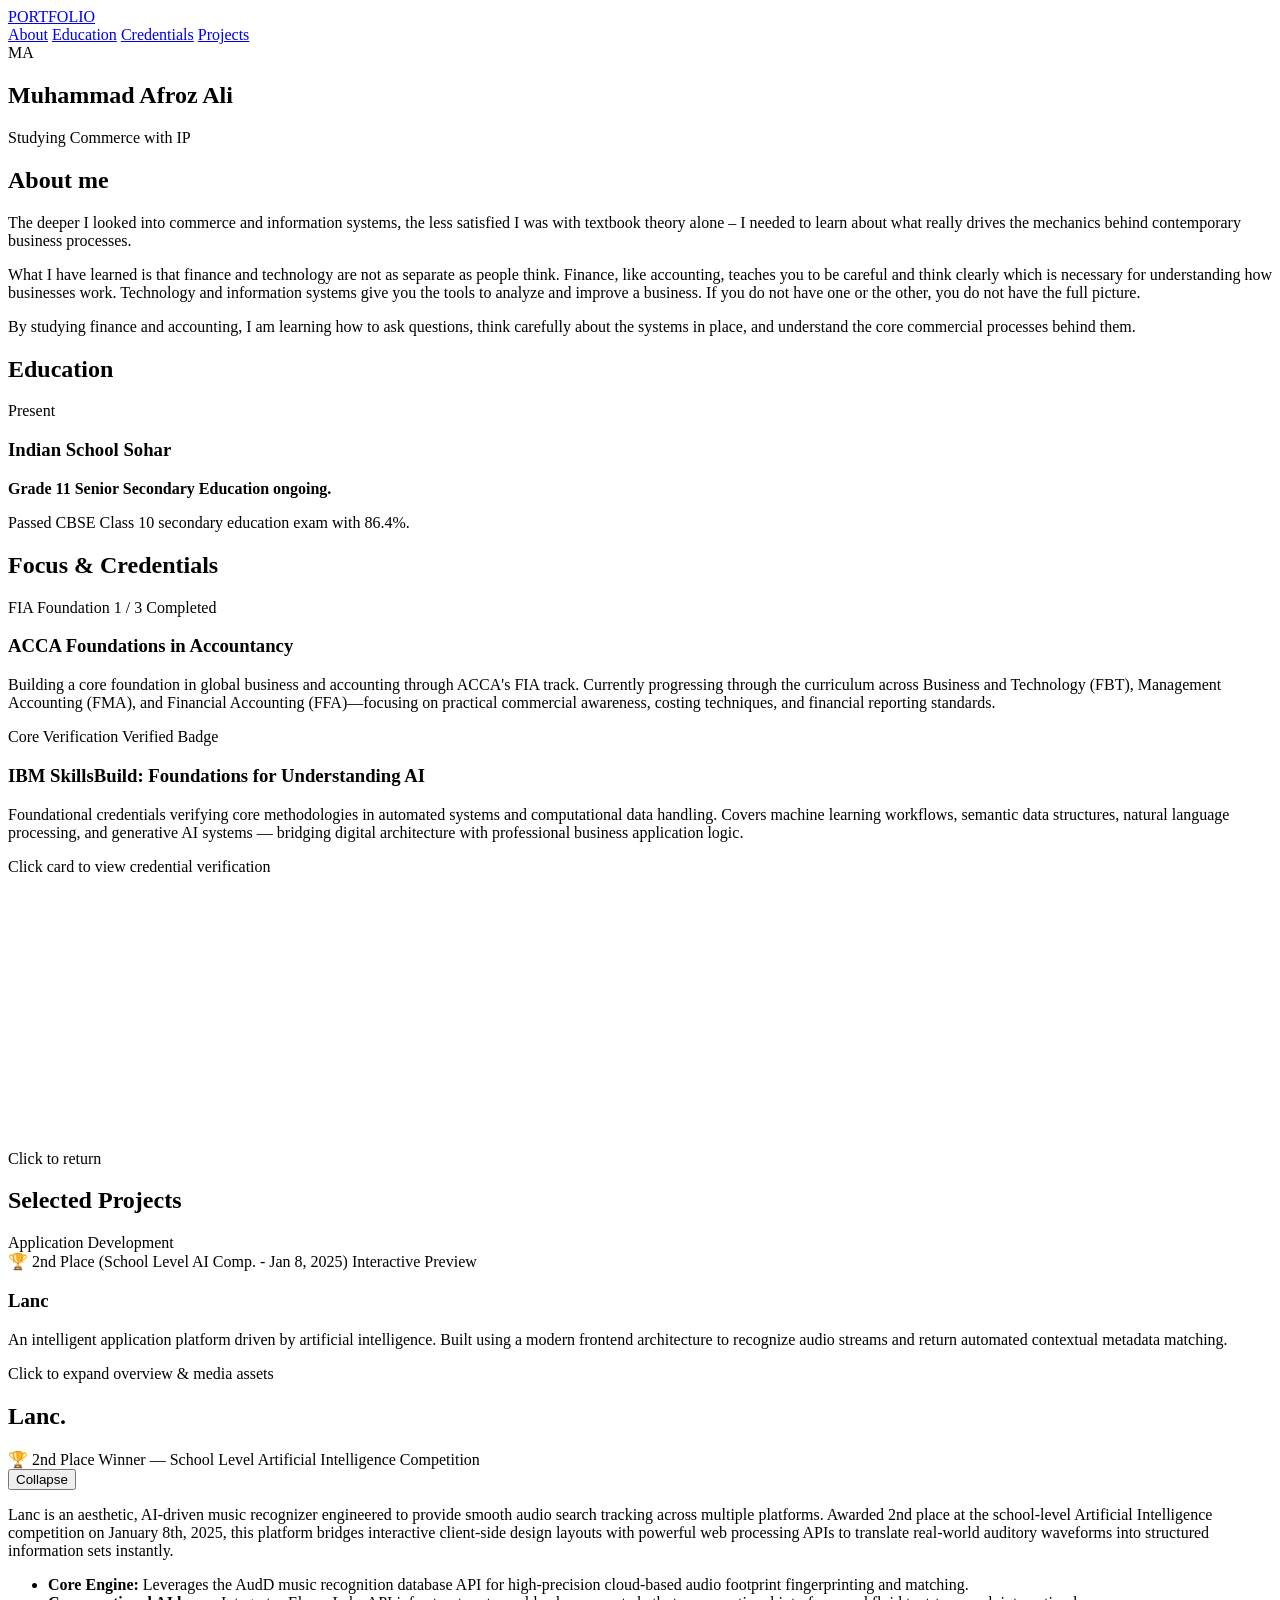
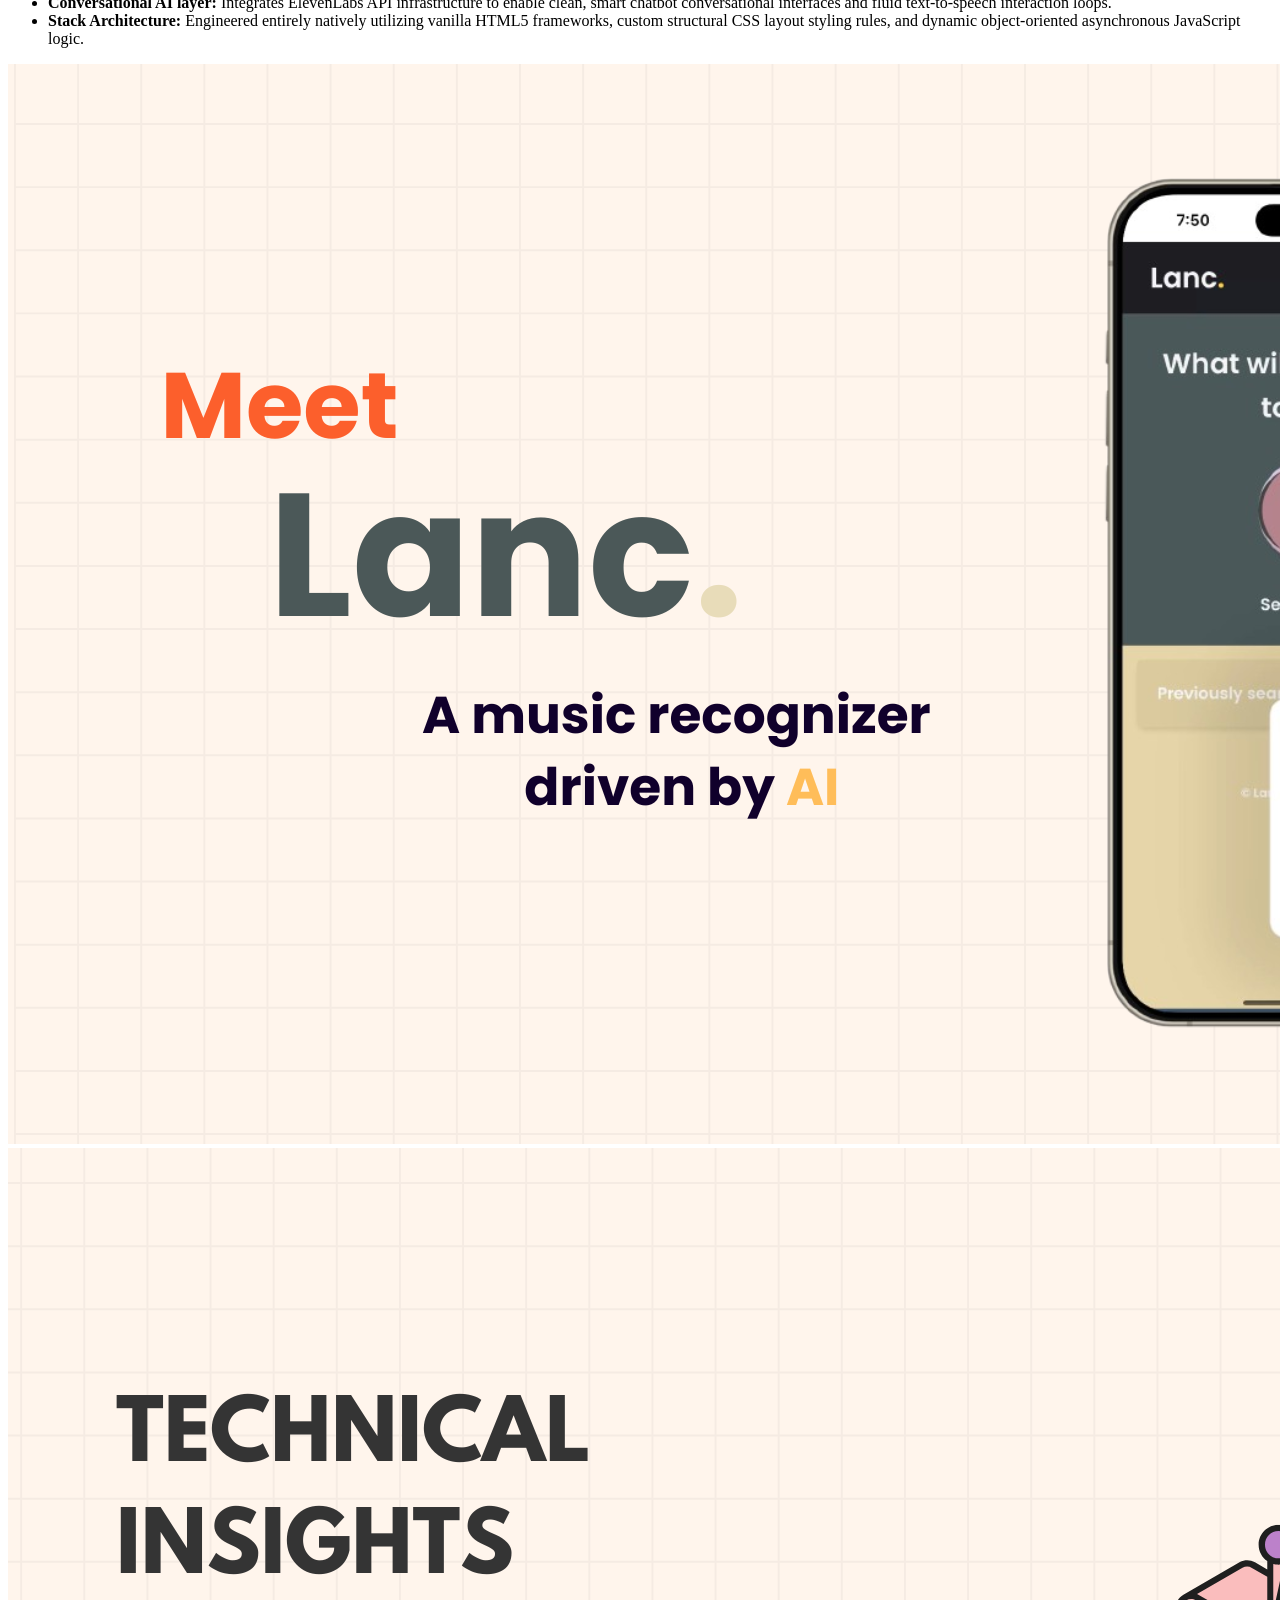
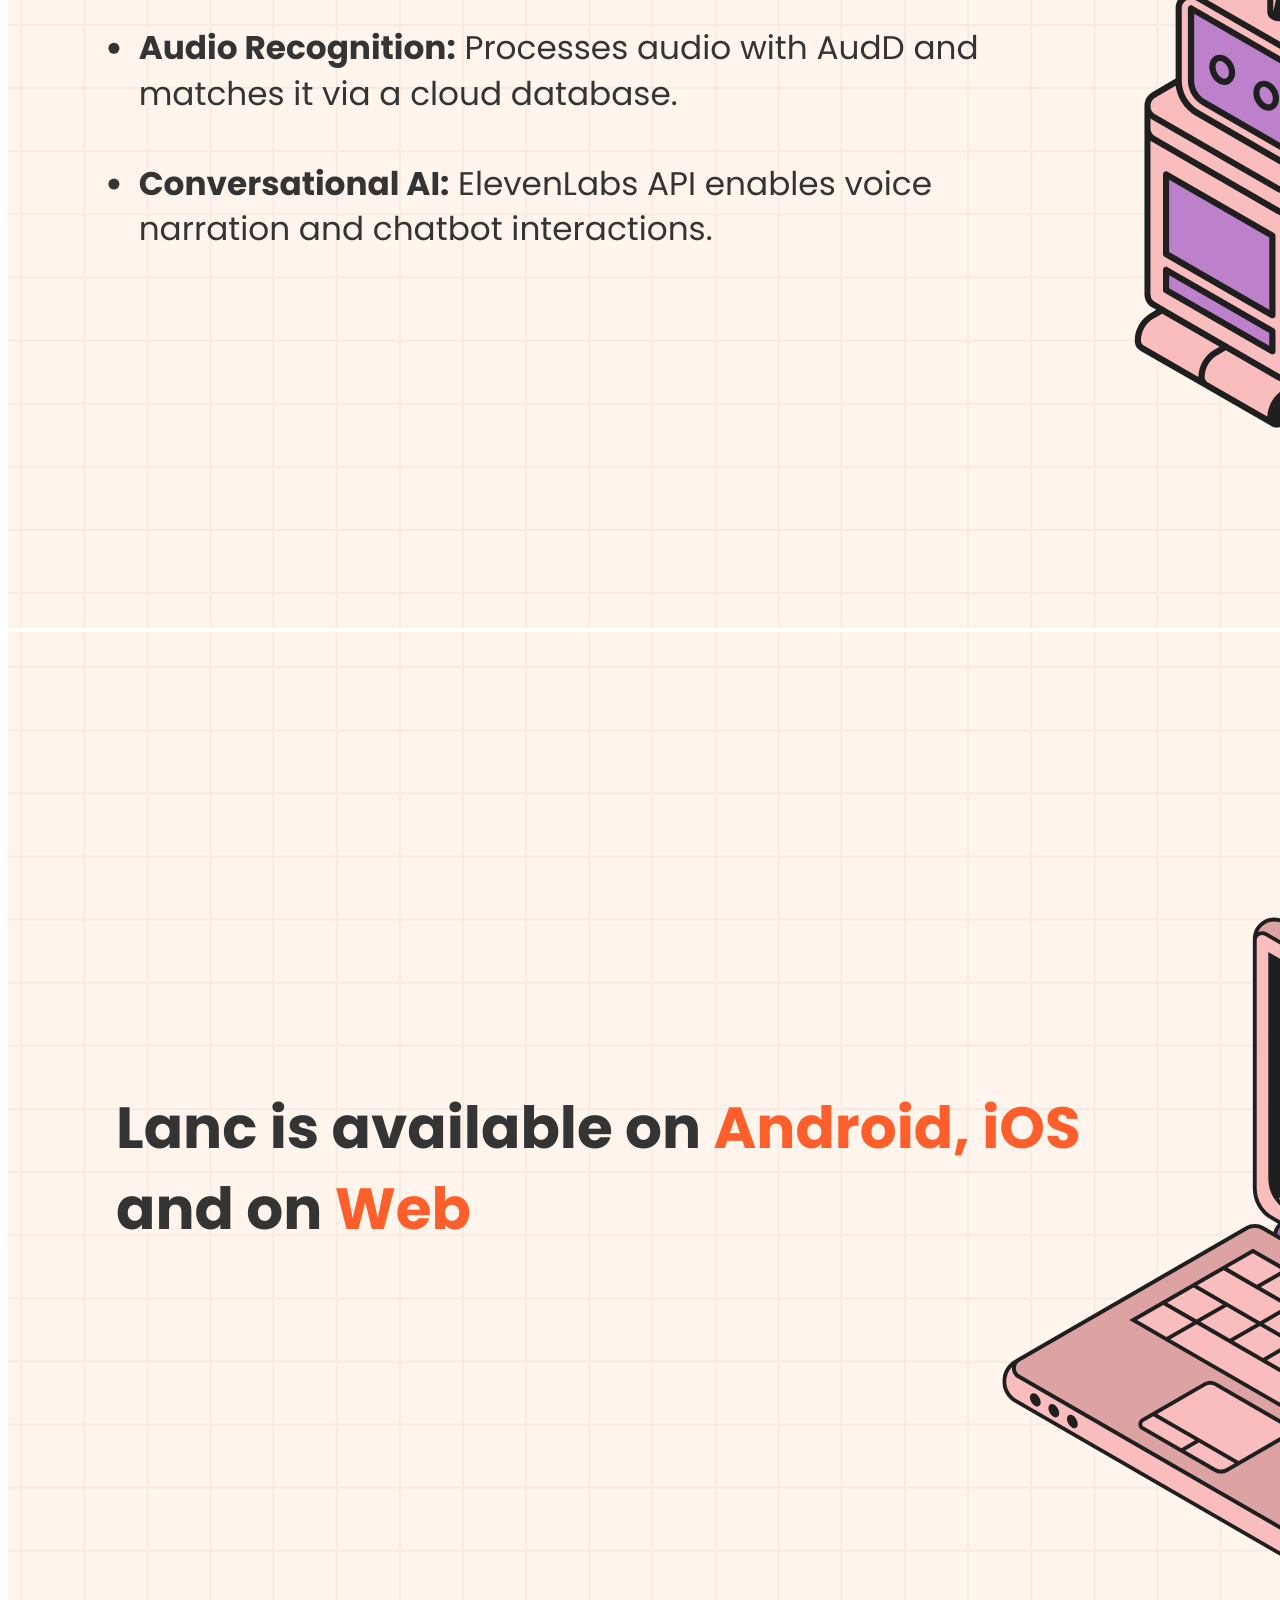
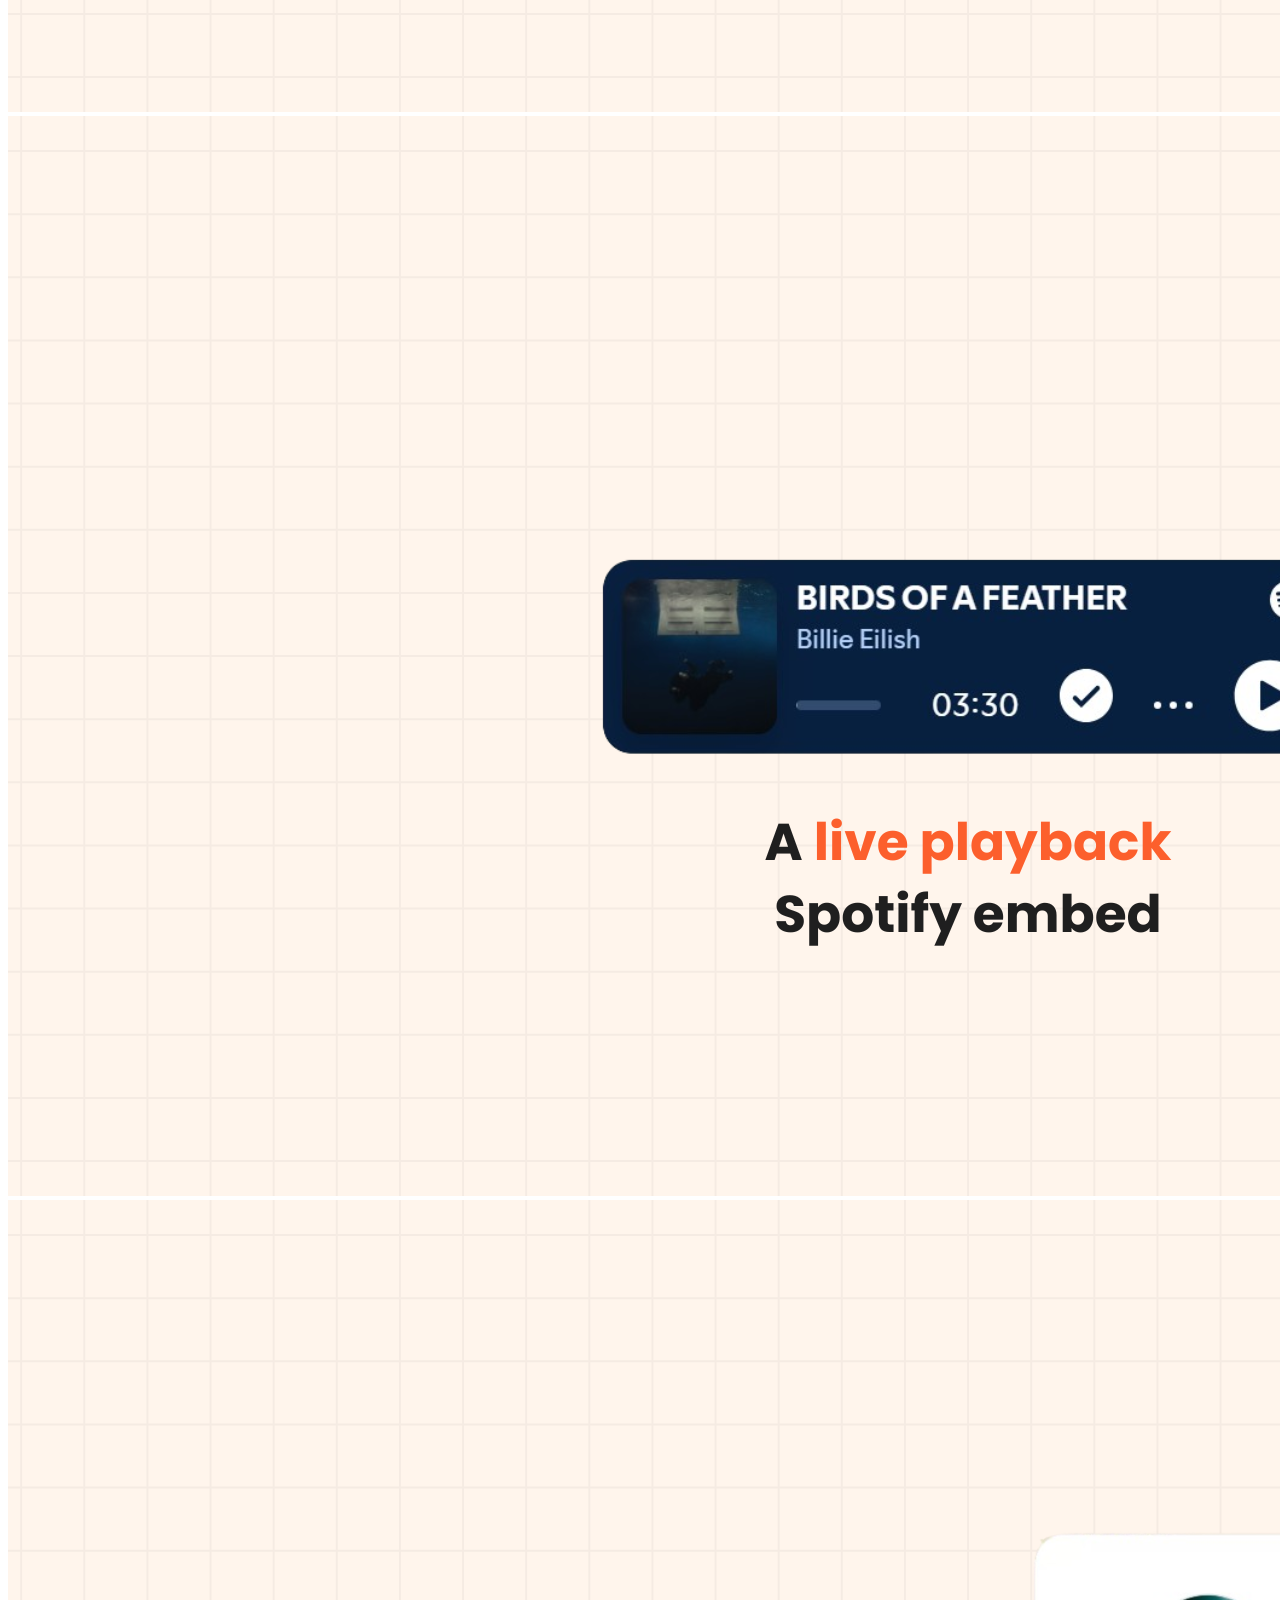
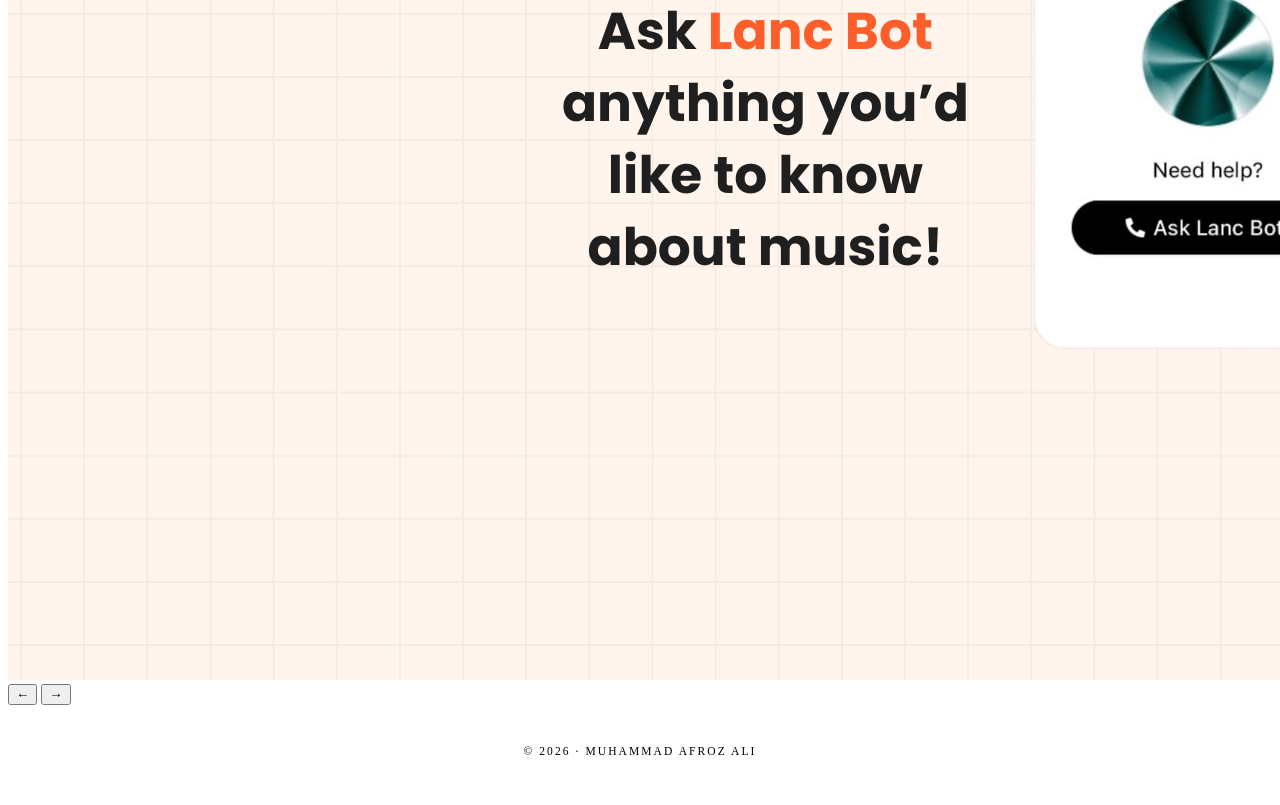
==== commit fa169450: "index.html" ====
--- a/index.html
+++ b/index.html
@@ -1,278 +1,181 @@
 <!DOCTYPE html>
+<html lang="en">
+<head>
+    <meta charset="UTF-8">
+    <meta name="viewport" content="width=device-width, initial-scale=1.0">
+    <title>Muhammad Afroz Ali — Portfolio</title>
+    <meta name="description" content="Portfolio of Muhammad Afroz Ali — Commerce student building at the intersection of finance, corporate systems, and AI-driven tools." />
+    <link rel="stylesheet" href="styles.css">
+</head>
+<body>
+    <nav class="nav-bar">
+        <div class="nav-container">
+            <a href="#about" class="nav-logo">PORTFOLIO</a>
+            <div class="nav-links">
+                <a href="#about" class="nav-item active">About</a>
+                <a href="#education" class="nav-item">Education</a>
+                <a href="#focus" class="nav-item">Credentials</a>
+                <a href="#projects" class="nav-item">Projects</a>
+            </div>
+        </div>
+    </nav>
 
-<html lang="en">
+    <main class="content-wrapper">
+        <!-- About Section -->
+        <section id="about" class="scroll-section">
+            <header class="profile-header">
+                <div class="avatar-block">MA</div>
+                <div class="header-intro">
+                    <h1>Muhammad Afroz Ali</h1>
+                    <div class="tagline">Studying Commerce with IP</div>
+                </div>
+            </header>
+            <div class="bio-text">
+                <h2 class="bio-heading">About me</h2>
+                <p>The deeper I looked into commerce and information systems, the less satisfied I was with textbook theory alone – I needed to learn about what really drives the mechanics behind contemporary business processes.</p>
+                <p style="margin-top: 12px;">What I have learned is that finance and technology are not as separate as people think. Finance, like accounting, teaches you to be careful and think clearly which is necessary for understanding how businesses work. Technology and information systems give you the tools to analyze and improve a business. If you do not have one or the other, you do not have the full picture.</p>
+                <p style="margin-top: 12px;">By studying finance and accounting, I am learning how to ask questions, think carefully about the systems in place, and understand the core commercial processes behind them.</p>
+            </div>
+        </section>
 
-<head>
+        <div class="section-divider"></div>
 
-<meta charset="UTF-8">
+        <!-- Education Section -->
+        <section id="education" class="scroll-section">
+            <h2 class="section-title">Education</h2>
+            <div class="timeline">
+                <div class="timeline-item">
+                    <div class="timeline-date">Present</div>
+                    <div class="timeline-content">
+                        <h3 class="card-title">Indian School Sohar</h3>
+                        <p class="card-desc"><strong>Grade 11 Senior Secondary Education ongoing.</strong></p>
+                        <p class="card-desc" style="margin-top: 4px;">Passed CBSE Class 10 secondary education exam with 86.4%.</p>
+                    </div>
+                </div>
+            </div>
+        </section>
 
-<meta name="viewport" content="width=device-width, initial-scale=1.0">
+        <div class="section-divider"></div>
 
-<title>Muhammad Afroz Ali — Portfolio</title>
+        <!-- Credentials Section -->
+        <section id="focus" class="scroll-section">
+            <h2 class="section-title">Focus & Credentials</h2>
+            
+            <div class="cards-grid">
+                <!-- ACCA Card -->
+                <div class="premium-card">
+                    <div class="card-edge-accent"></div>
+                    <div class="card-body">
+                        <div class="card-meta">
+                            <span class="meta-label">FIA Foundation</span>
+                            <span class="status-badge preparing">1 / 3 Completed</span>
+                        </div>
+                        <h3 class="card-title">ACCA Foundations in Accountancy</h3>
+                        <p class="card-desc">
+                            Building a core foundation in global business and accounting through ACCA's FIA track. Currently progressing through the curriculum across Business and Technology (FBT), Management Accounting (FMA), and Financial Accounting (FFA)—focusing on practical commercial awareness, costing techniques, and financial reporting standards.
+                        </p>
+                    </div>
+                </div>
 
-<link rel="stylesheet" href="style.css">
+                <!-- IBM Credential Flip Card -->
+                <div class="premium-card flip-card" id="ibmCard">
+                    <div class="card-flipper">
+                        <div class="card-face card-front">
+                            <div class="card-edge-accent accent-alt"></div>
+                            <div class="card-body">
+                                <div class="card-meta">
+                                    <span class="meta-label">Core Verification</span>
+                                    <span class="status-badge verified">Verified Badge</span>
+                                </div>
+                                <h3 class="card-title">IBM SkillsBuild: Foundations for Understanding AI</h3>
+                                <p class="card-desc">
+                                    Foundational credentials verifying core methodologies in automated systems and computational data handling. Covers machine learning workflows, semantic data structures, natural language processing, and generative AI systems — bridging digital architecture with professional business application logic.
+                                </p>
+                                <span class="flip-hint">Click card to view credential verification</span>
+                            </div>
+                        </div>
+                        <div class="card-face card-back">
+                            <div class="embed-container">
+                                <iframe src="https://www.credly.com/embedded_badge/8885bbb2-dc7c-4ab9-ae80-7a4115c51c68" width="160" height="270" frameborder="0" scrolling="no" allowtransparency="true" title="IBM Credential"></iframe>
+                            </div>
+                            <span class="flip-hint back-hint">Click to return</span>
+                        </div>
+                    </div>
+                </div>
+            </div>
+        </section>
 
-</head>
+        <div class="section-divider"></div>
 
-<body>
+        <!-- Projects Section -->
+        <section id="projects" class="scroll-section">
+            <h2 class="section-title">Selected Projects</h2>
+            
+            <div class="expandable-project-container" id="lancProjectCard">
+                <div class="project-collapsed-view">
+                    <div class="card-edge-accent accent-project"></div>
+                    <div class="card-body">
+                        <div class="card-meta">
+                            <span class="meta-label">Application Development</span>
+                            <div class="badge-row">
+                                <span class="status-badge award-tag">🏆 2nd Place (School Level AI Comp. - Jan 8, 2025)</span>
+                                <span class="status-badge live-tag">Interactive Preview</span>
+                            </div>
+                        </div>
+                        <h3 class="card-title">Lanc</h3>
+                        <p class="card-desc">An intelligent application platform driven by artificial intelligence. Built using a modern frontend architecture to recognize audio streams and return automated contextual metadata matching.</p>
+                        <span class="action-toggle-hint">Click to expand overview & media assets</span>
+                    </div>
+                </div>
 
-<nav class="nav-bar">
+                <div class="project-expanded-view">
+                    <div class="expanded-header">
+                        <div class="expanded-title-block">
+                            <h2>Lanc.</h2>
+                            <span class="award-pill">🏆 2nd Place Winner — School Level Artificial Intelligence Competition</span>
+                        </div>
+                        <button class="close-project-btn" id="closeLancBtn">Collapse</button>
+                    </div>
+                    
+                    <p class="project-detailed-bio">
+                        Lanc is an aesthetic, AI-driven music recognizer engineered to provide smooth audio search tracking across multiple platforms. Awarded 2nd place at the school-level Artificial Intelligence competition on January 8th, 2025, this platform bridges interactive client-side design layouts with powerful web processing APIs to translate real-world auditory waveforms into structured information sets instantly.
+                    </p>
+                    
+                    <ul class="project-tech-bullets">
+                        <li><strong>Core Engine:</strong> Leverages the AudD music recognition database API for high-precision cloud-based audio footprint fingerprinting and matching.</li>
+                        <li><strong>Conversational AI layer:</strong> Integrates ElevenLabs API infrastructure to enable clean, smart chatbot conversational interfaces and fluid text-to-speech interaction loops.</li>
+                        <li><strong>Stack Architecture:</strong> Engineered entirely natively utilizing vanilla HTML5 frameworks, custom structural CSS layout styling rules, and dynamic object-oriented asynchronous JavaScript logic.</li>
+                    </ul>
 
-<div class="nav-container">
+                    <div class="carousel-wrapper">
+                        <div class="carousel-track-container">
+                            <div class="carousel-slide active"><img src="1.png" alt="Lanc App Interface View"></div>
+                            <div class="carousel-slide"><img src="7.png" alt="Technical Insights Architecture"></div>
+                            <div class="carousel-slide"><img src="8.png" alt="Cross Platform Availability Layout"></div>
+                            <div class="carousel-slide"><img src="10.png" alt="Live Playback Spotify Embed Structure"></div>
+                            <div class="carousel-slide"><img src="11.png" alt="Lanc Bot Interactive View"></div>
+                        </div>
+                        
+                        <button class="carousel-arrow arrow-left" id="prevSlide">←</button>
+                        <button class="carousel-arrow arrow-right" id="nextSlide">→</button>
+                        
+                        <div class="carousel-dots-container">
+                            <span class="carousel-dot active-dot"></span>
+                            <span class="carousel-dot"></span>
+                            <span class="carousel-dot"></span>
+                            <span class="carousel-dot"></span>
+                            <span class="carousel-dot"></span>
+                        </div>
+                    </div>
+                </div>
+            </div>
+        </section>
+    </main>
 
-<a href="#about" class="nav-logo">PORTFOLIO</a>
+    <footer style="text-align: center; padding: 40px 0; font-size: 0.72rem; letter-spacing: 0.18em; text-transform: uppercase; color: var(--text-muted);">
+        © 2026 · Muhammad Afroz Ali
+    </footer>
 
-<div class="nav-links">
-
-<a href="#about" class="nav-item active">About</a>
-
-<a href="#focus" class="nav-item">Credentials</a>
-
-<a href="#projects" class="nav-item">Projects</a>
-
-</div>
-
-</div>
-
-</nav>
-
-<main class="content-wrapper">
-
-
-<section id="about" class="scroll-section">
-
-<header class="profile-header">
-
-<div class="avatar-block">MA</div>
-
-<div class="header-intro">
-
-<h1>Muhammad Afroz Ali</h1>
-
-<div class="tagline">Studying Commerce with IP </div>
-
-</div>
-
-</header>
-
-<p class="bio-text">
-
-Building an educational foundation at the intersection of structural financial systems, corporate management frameworks, and dynamic software data tools. Focused on bridging analytical data processing with global financial architectures to drive future corporate innovation.
-
-</p>
-
-</section>
-
-<div class="section-divider"></div>
-
-<section id="focus" class="scroll-section">
-
-<h2 class="section-title">Focus & Credentials</h2>
-
-
-<div class="cards-grid">
-
-
-<div class="premium-card">
-
-<div class="card-edge-accent"></div>
-
-<div class="card-body">
-
-<div class="card-meta">
-
-<span class="meta-label">Module FBT</span>
-
-<span class="status-badge preparing">Active Prep</span>
-
-</div>
-
-<h3 class="card-title">ACCA Foundations in Accountancy</h3>
-
-<p class="card-desc">
-
-Studying global commercial environments, regulatory parameters, and business ethics. Actively analyzing the strategic deployment of automated workflows and digital system evolution within modern accounting pipelines via the Study Hub framework.
-
-</p>
-
-</div>
-
-</div>
-
-<div class="premium-card flip-card" id="ibmCard">
-
-<div class="card-flipper">
-
-<div class="card-face card-front">
-
-<div class="card-edge-accent accent-alt"></div>
-
-<div class="card-body">
-
-<div class="card-meta">
-
-<span class="meta-label">Core Verification</span>
-
-<span class="status-badge verified">Verified Badge</span>
-
-</div>
-
-<h3 class="card-title">IBM SkillsBuild Credential: Foundations for understanding AI</h3>
-
-<p class="card-desc">
-
-Earned foundational credentials verifying core methodologies in automated systems and computational data handling. Mastered critical frameworks governing machine learning workflows, semantic data structures, natural language processing models, and generative AI systems. This certification bridges digital technology architectures with professional business application logic, validating the technical readiness required for modern enterprise workflows.
-
-</p>
-
-<span class="flip-hint">Click card to view credential verification</span>
-
-</div>
-
-</div>
-
-<div class="card-face card-back">
-
-<div class="embed-container">
-
-<iframe src="https://www.credly.com/embedded_badge/8885bbb2-dc7c-4ab9-ae80-7a4115c51c68" width="160" height="270" frameborder="0" scrolling="no" allowtransparency="true"></iframe>
-
-</div>
-
-<span class="flip-hint back-hint">Click to return</span>
-
-</div>
-
-</div>
-
-</div>
-
-</div>
-
-</section>
-
-<div class="section-divider"></div>
-
-<section id="projects" class="scroll-section">
-
-<h2 class="section-title">Selected Projects</h2>
-
-
-<div class="expandable-project-container" id="lancProjectCard">
-
-
-<div class="project-collapsed-view">
-
-<div class="card-edge-accent accent-project"></div>
-
-<div class="card-body">
-
-<div class="card-meta">
-
-<span class="meta-label">Application Development</span>
-
-<div class="badge-row">
-
-<span class="status-badge award-tag">🏆 2nd Place (School Level AI Comp. - Jan 8, 2025)</span>
-
-<span class="status-badge live-tag">Interactive Preview</span>
-
-</div>
-
-</div>
-
-<h3 class="card-title">Lanc</h3>
-
-<p class="card-desc">An intelligent application platform driven by artificial intelligence. Built using a modern frontend architecture to recognize audio streams and return automated contextual metadata matching.</p>
-
-<span class="action-toggle-hint">Click to expand overview & media assets</span>
-
-</div>
-
-</div>
-
-<div class="project-expanded-view">
-
-<div class="expanded-header">
-
-<div class="expanded-title-block">
-
-<h2>Lanc.</h2>
-
-<span class="award-pill">🏆 2nd Place Winner — School Level Artificial Intelligence Competition</span>
-
-</div>
-
-<button class="close-project-btn" id="closeLancBtn">Collapse</button>
-
-</div>
-
-
-<p class="project-detailed-bio">
-
-Lanc is an aesthetic, AI-driven music recognizer engineered to provide smooth audio search tracking across multiple platforms. Awarded 2nd place at the school-level Artificial Intelligence competition on January 8th, 2025, this platform bridges interactive client-side design layouts with powerful web processing APIs to translate real-world auditory waveforms into structured information sets instantly.
-
-</p>
-
-
-<ul class="project-tech-bullets">
-
-<li><strong>Core Engine:</strong> Leverages the AudD music recognition database API for high-precision cloud-based audio footprint fingerprinting and matching.</li>
-
-<li><strong>Conversational AI layer:</strong> Integrates ElevenLabs API infrastructure to enable clean, smart chatbot conversational interfaces and fluid text-to-speech interaction loops.</li>
-
-<li><strong>Stack Architecture:</strong> Engineered entirely natively utilizing vanilla HTML5 frameworks, custom structural CSS layout styling rules, and dynamic object-oriented asynchronous JavaScript logic.</li>
-
-</ul>
-
-<div class="carousel-wrapper">
-
-<div class="carousel-track-container">
-
-<div class="carousel-slide active"><img src="1.png" alt="Lanc App Interface View"></div>
-
-<div class="carousel-slide"><img src="7.png" alt="Technical Insights Architecture"></div>
-
-<div class="carousel-slide"><img src="8.png" alt="Cross Platform Availability Layout"></div>
-
-<div class="carousel-slide"><img src="10.png" alt="Live Playback Spotify Embed Structure"></div>
-
-<div class="carousel-slide"><img src="11.png" alt="Lanc Bot Interactive View"></div>
-
-</div>
-
-
-<button class="carousel-arrow arrow-left" id="prevSlide">←</button>
-
-<button class="carousel-arrow arrow-right" id="nextSlide">→</button>
-
-
-<div class="carousel-dots-container">
-
-<span class="carousel-dot active-dot"></span>
-
-<span class="carousel-dot"></span>
-
-<span class="carousel-dot"></span>
-
-<span class="carousel-dot"></span>
-
-<span class="carousel-dot"></span>
-
-</div>
-
-</div>
-
-</div>
-
-</div>
-
-</section>
-
-</main>
-
-<script src="script.js"></script>
-
+    <script src="script.js"></script>
 </body>
-
 </html>
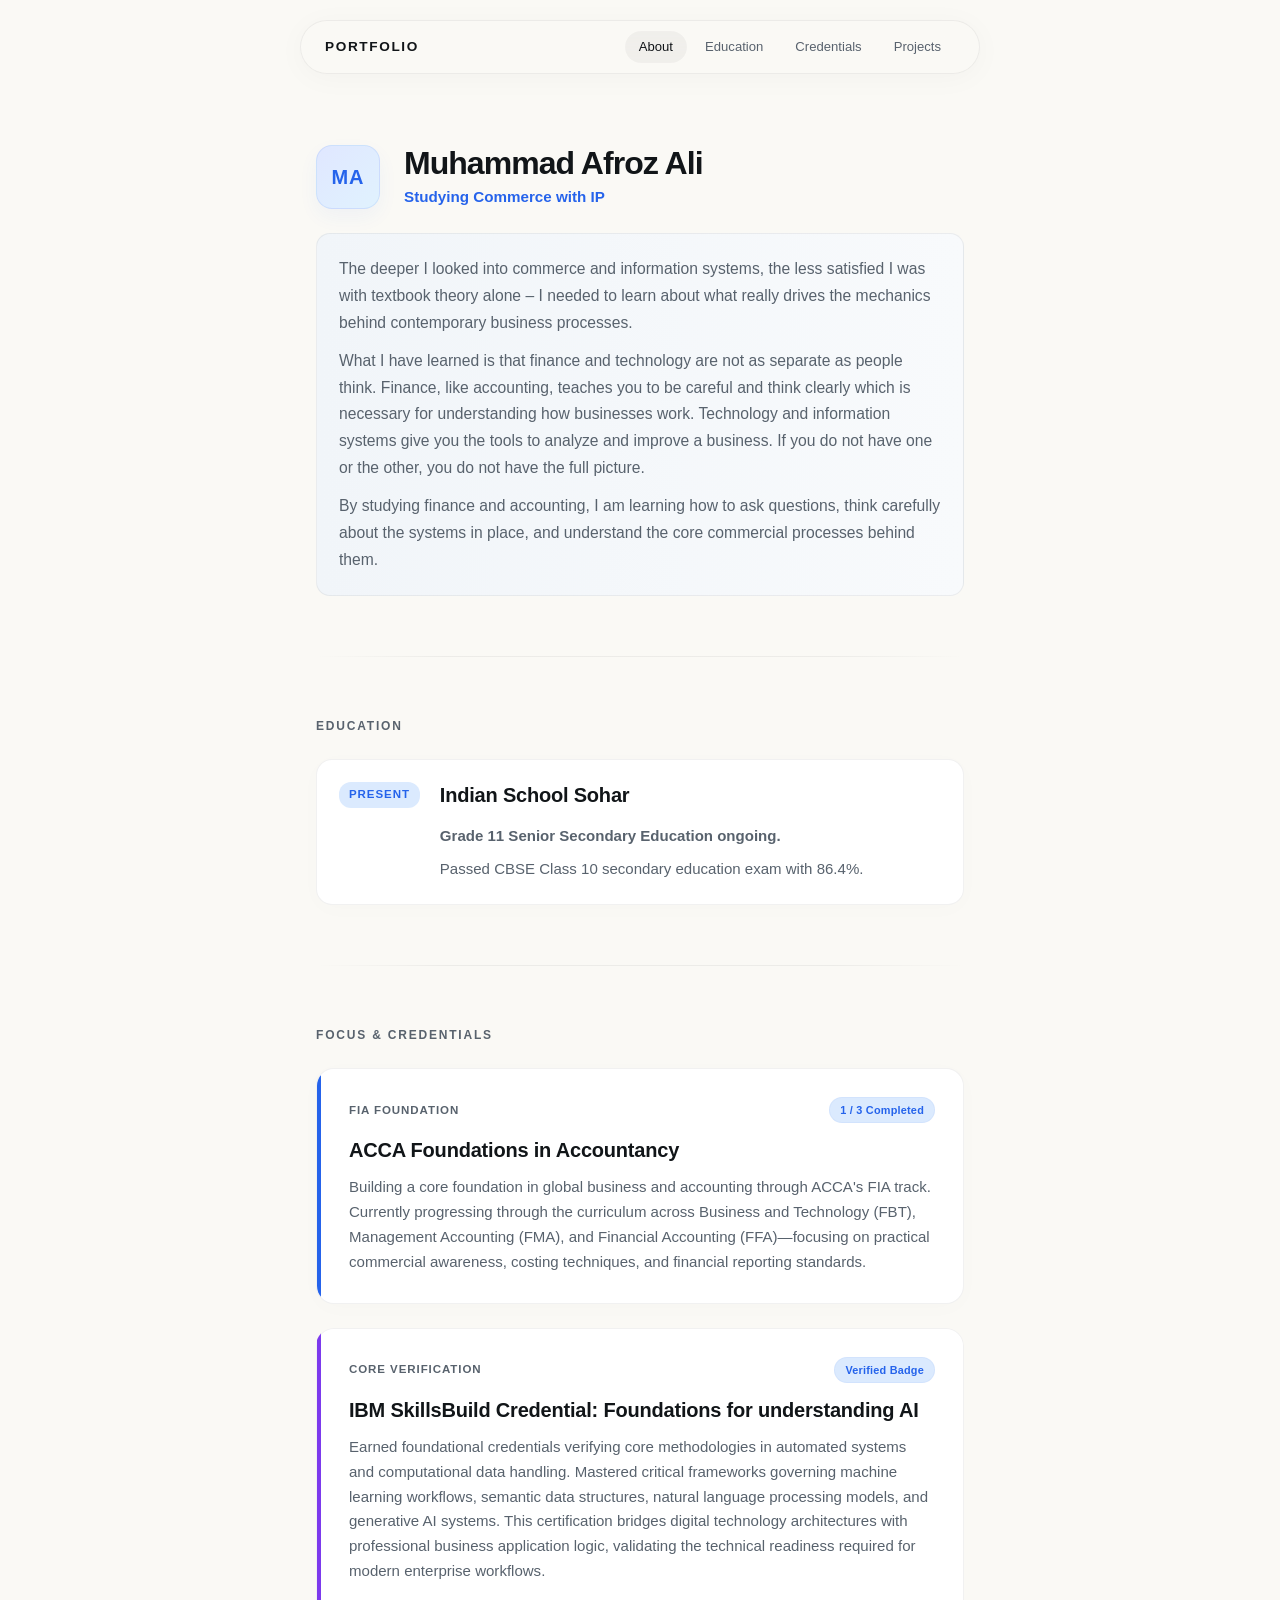
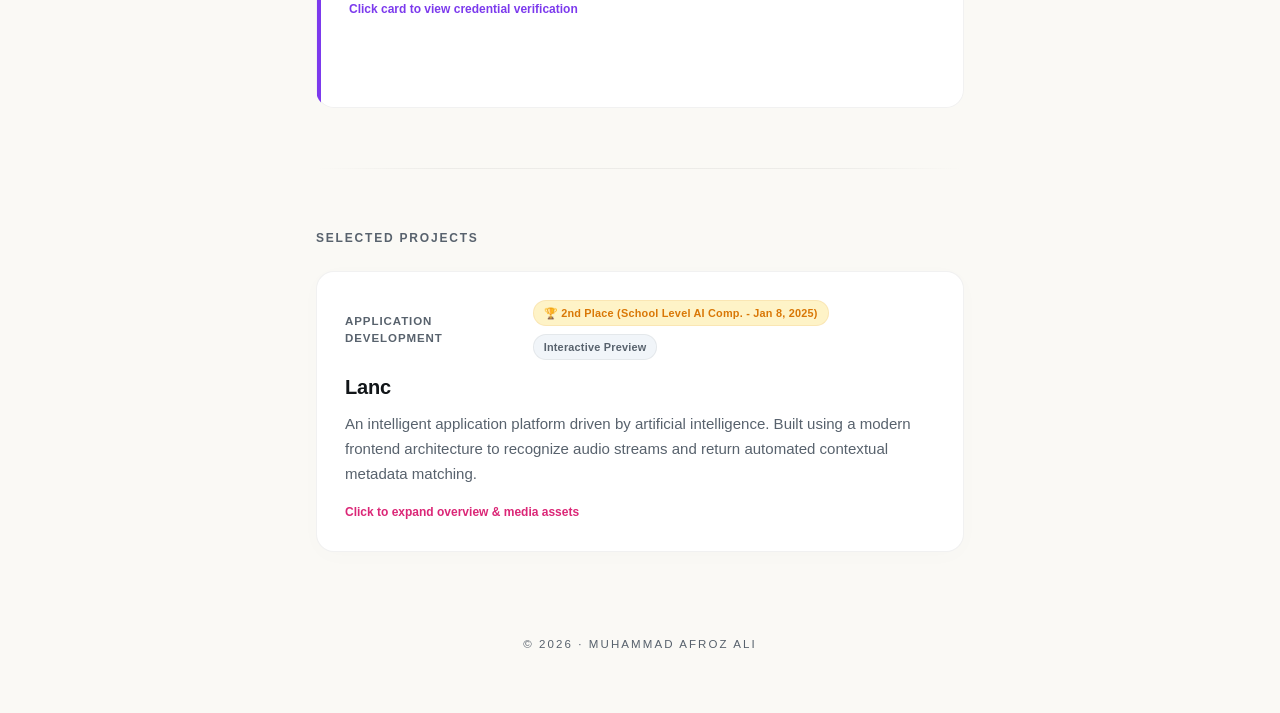
==== commit 8152d044: "index.html" ====
--- a/index.html
+++ b/index.html
@@ -5,7 +5,7 @@
     <meta name="viewport" content="width=device-width, initial-scale=1.0">
     <title>Muhammad Afroz Ali — Portfolio</title>
     <meta name="description" content="Portfolio of Muhammad Afroz Ali — Commerce student building at the intersection of finance, corporate systems, and AI-driven tools." />
-    <link rel="stylesheet" href="styles.css">
+    <link rel="stylesheet" href="style.css">
 </head>
 <body>
     <nav class="nav-bar">
@@ -31,7 +31,6 @@
                 </div>
             </header>
             <div class="bio-text">
-                <h2 class="bio-heading">About me</h2>
                 <p>The deeper I looked into commerce and information systems, the less satisfied I was with textbook theory alone – I needed to learn about what really drives the mechanics behind contemporary business processes.</p>
                 <p style="margin-top: 12px;">What I have learned is that finance and technology are not as separate as people think. Finance, like accounting, teaches you to be careful and think clearly which is necessary for understanding how businesses work. Technology and information systems give you the tools to analyze and improve a business. If you do not have one or the other, you do not have the full picture.</p>
                 <p style="margin-top: 12px;">By studying finance and accounting, I am learning how to ask questions, think carefully about the systems in place, and understand the core commercial processes behind them.</p>
@@ -57,7 +56,7 @@
 
         <div class="section-divider"></div>
 
-        <!-- Credentials Section -->
+        <!-- Focus & Credentials Section -->
         <section id="focus" class="scroll-section">
             <h2 class="section-title">Focus & Credentials</h2>
             
@@ -87,9 +86,9 @@
                                     <span class="meta-label">Core Verification</span>
                                     <span class="status-badge verified">Verified Badge</span>
                                 </div>
-                                <h3 class="card-title">IBM SkillsBuild: Foundations for Understanding AI</h3>
+                                <h3 class="card-title">IBM SkillsBuild Credential: Foundations for understanding AI</h3>
                                 <p class="card-desc">
-                                    Foundational credentials verifying core methodologies in automated systems and computational data handling. Covers machine learning workflows, semantic data structures, natural language processing, and generative AI systems — bridging digital architecture with professional business application logic.
+                                    Earned foundational credentials verifying core methodologies in automated systems and computational data handling. Mastered critical frameworks governing machine learning workflows, semantic data structures, natural language processing models, and generative AI systems. This certification bridges digital technology architectures with professional business application logic, validating the technical readiness required for modern enterprise workflows.
                                 </p>
                                 <span class="flip-hint">Click card to view credential verification</span>
                             </div>
@@ -107,7 +106,7 @@
 
         <div class="section-divider"></div>
 
-        <!-- Projects Section -->
+        <!-- Selected Projects Section -->
         <section id="projects" class="scroll-section">
             <h2 class="section-title">Selected Projects</h2>
             
@@ -172,7 +171,7 @@
         </section>
     </main>
 
-    <footer style="text-align: center; padding: 40px 0; font-size: 0.72rem; letter-spacing: 0.18em; text-transform: uppercase; color: var(--text-muted);">
+    <footer style="text-align: center; padding: 40px 0 60px; font-size: 0.72rem; letter-spacing: 0.18em; text-transform: uppercase; color: var(--text-muted);">
         © 2026 · Muhammad Afroz Ali
     </footer>
 
--- a/style.css
+++ b/style.css
@@ -0,0 +1,668 @@
+:root {
+    --bg-base: #faf9f5;        
+    --text-primary: #111518;   
+    --text-muted: #58626d;     
+    --glass-bg: rgba(250, 249, 245, 0.8);
+    --border-soft: rgba(17, 21, 24, 0.06);
+    --card-surface: #ffffff;
+    
+    --accent-primary: #2563eb;   
+    --accent-secondary: #7c3aed; 
+    --accent-project: #db2777;   
+    
+    --transition-premium: all 0.5s cubic-bezier(0.16, 1, 0.3, 1);
+}
+
+html {
+    scroll-behavior: smooth;
+    background-color: var(--bg-base);
+}
+
+* {
+    margin: 0;
+    padding: 0;
+    box-sizing: border-box;
+}
+
+body {
+    background-color: var(--bg-base);
+    color: var(--text-primary);
+    font-family: -apple-system, BlinkMacSystemFont, "Segoe UI", Roboto, Helvetica, Arial, sans-serif;
+    line-height: 1.5;
+    -webkit-font-smoothing: antialiased;
+    padding-top: 100px; 
+}
+
+/* Nav */
+.nav-bar {
+    position: fixed;
+    top: 20px;
+    left: 50%;
+    transform: translateX(-50%);
+    width: calc(100% - 32px);
+    max-width: 680px;
+    background: var(--glass-bg);
+    backdrop-filter: blur(16px);
+    -webkit-backdrop-filter: blur(16px);
+    border: 1px solid var(--border-soft);
+    border-radius: 30px;
+    z-index: 1000;
+    box-shadow: 0 4px 30px rgba(0, 0, 0, 0.03);
+}
+
+.nav-container {
+    display: flex;
+    justify-content: space-between;
+    align-items: center;
+    padding: 10px 24px;
+}
+
+.nav-logo {
+    font-size: 0.85rem;
+    font-weight: 800;
+    text-decoration: none;
+    color: var(--text-primary);
+    letter-spacing: 0.12em;
+}
+
+.nav-links {
+    display: flex;
+    gap: 4px;
+}
+
+.nav-item {
+    font-size: 0.82rem;
+    font-weight: 500;
+    text-decoration: none;
+    color: var(--text-muted);
+    padding: 6px 14px;
+    border-radius: 20px;
+    transition: var(--transition-premium);
+}
+
+.nav-item:hover, .nav-item.active {
+    color: var(--text-primary);
+    background: rgba(0, 0, 0, 0.04);
+}
+
+.content-wrapper {
+    width: 100%;
+    max-width: 680px;
+    margin: 0 auto;
+    padding: 20px 16px;
+}
+
+.scroll-section {
+    padding: 24px 0;
+}
+
+.profile-header {
+    display: flex;
+    flex-direction: row;
+    align-items: center;
+    gap: 24px;
+    margin-bottom: 24px;
+}
+
+.avatar-block {
+    width: 64px;
+    height: 64px;
+    background: linear-gradient(135deg, #e0e7ff 0%, #e0f2fe 100%);
+    color: var(--accent-primary);
+    font-size: 1.25rem;
+    font-weight: 700;
+    display: flex;
+    align-items: center;
+    justify-content: center;
+    border-radius: 16px;
+    letter-spacing: 0.05em;
+    flex-shrink: 0;
+    border: 1px solid rgba(37, 99, 235, 0.1);
+    box-shadow: 0 8px 20px rgba(37, 99, 235, 0.05);
+}
+
+.header-intro {
+    display: flex;
+    flex-direction: column;
+}
+
+h1 {
+    font-size: 2rem;
+    font-weight: 700;
+    letter-spacing: -0.03em;
+    line-height: 1.2;
+    color: var(--text-primary);
+}
+
+.tagline {
+    font-size: 0.95rem;
+    color: var(--accent-primary);
+    font-weight: 600;
+    margin-top: 4px;
+}
+
+.bio-heading {
+    font-size: 1.1rem;
+    font-weight: 700;
+    margin-bottom: 10px;
+    color: var(--text-primary);
+}
+
+.bio-text {
+    font-size: 0.98rem;
+    line-height: 1.7;
+    color: var(--text-muted);
+    background: linear-gradient(to right, #f1f5f9, #f8fafc);
+    padding: 22px;
+    border-radius: 14px;
+    border: 1px solid var(--border-soft);
+}
+
+.section-divider {
+    height: 1px;
+    background: linear-gradient(to right, transparent, var(--border-soft) 20%, var(--border-soft) 80%, transparent);
+    margin: 36px 0;
+}
+
+.section-title {
+    font-size: 0.75rem;
+    text-transform: uppercase;
+    letter-spacing: 0.15em;
+    color: var(--text-muted);
+    margin-bottom: 24px;
+    font-weight: 600;
+}
+
+/* Timeline */
+.timeline {
+    display: flex;
+    flex-direction: column;
+    gap: 16px;
+}
+
+.timeline-item {
+    display: flex;
+    gap: 20px;
+    background: var(--card-surface);
+    padding: 22px;
+    border-radius: 16px;
+    border: 1px solid var(--border-soft);
+    box-shadow: 0 4px 24px rgba(0, 0, 0, 0.015);
+}
+
+.timeline-date {
+    font-size: 0.72rem;
+    font-weight: 700;
+    text-transform: uppercase;
+    letter-spacing: 0.08em;
+    color: var(--accent-primary);
+    background: #dbeafe;
+    padding: 4px 10px;
+    border-radius: 12px;
+    height: fit-content;
+}
+
+.timeline-content {
+    display: flex;
+    flex-direction: column;
+    gap: 4px;
+}
+
+/* Cards Grid */
+.cards-grid {
+    display: flex;
+    flex-direction: column;
+    gap: 24px;
+    width: 100%;
+}
+
+.premium-card {
+    background: var(--card-surface);
+    border: 1px solid var(--border-soft);
+    border-radius: 18px;
+    display: flex;
+    overflow: hidden;
+    box-shadow: 0 4px 24px rgba(0, 0, 0, 0.015);
+    transition: var(--transition-premium);
+    width: 100%;
+}
+
+.premium-card:hover:not(.flip-card) {
+    transform: translateY(-4px);
+    box-shadow: 0 20px 35px rgba(37, 99, 235, 0.04);
+    border-color: rgba(37, 99, 235, 0.15);
+}
+
+.card-edge-accent {
+    width: 4px;
+    background: var(--accent-primary);
+    flex-shrink: 0;
+}
+
+.card-edge-accent.accent-alt {
+    background: var(--accent-secondary);
+}
+
+.card-body {
+    padding: 28px;
+    width: 100%;
+}
+
+.card-meta {
+    display: flex;
+    justify-content: space-between;
+    align-items: center;
+    margin-bottom: 14px;
+    gap: 10px;
+}
+
+.badge-row {
+    display: flex;
+    gap: 8px;
+    flex-wrap: wrap;
+}
+
+.meta-label {
+    font-size: 0.72rem;
+    font-weight: 700;
+    text-transform: uppercase;
+    letter-spacing: 0.08em;
+    color: var(--text-muted);
+}
+
+.status-badge {
+    font-size: 0.68rem;
+    font-weight: 600;
+    padding: 4px 10px;
+    border-radius: 20px;
+    letter-spacing: 0.02em;
+    white-space: nowrap;
+    border: 1px solid transparent;
+}
+
+.status-badge.preparing {
+    background: #dbeafe;
+    color: var(--accent-primary);
+    border-color: rgba(37, 99, 235, 0.05);
+}
+
+.status-badge.verified {
+    background: #dbeafe;
+    color: var(--accent-primary);
+    border-color: rgba(37, 99, 235, 0.05);
+}
+
+.status-badge.live-tag {
+    background: #f1f5f9;
+    color: var(--text-muted);
+    border-color: var(--border-soft);
+}
+
+.status-badge.award-tag {
+    background: #fef3c7;
+    color: #d97706;
+    border-color: rgba(217, 119, 6, 0.1);
+}
+
+.card-title {
+    font-size: 1.25rem;
+    font-weight: 600;
+    margin-bottom: 12px;
+    letter-spacing: -0.01em;
+    line-height: 1.3;
+    color: var(--text-primary);
+}
+
+.card-desc {
+    font-size: 0.94rem;
+    line-height: 1.65;
+    color: var(--text-muted);
+}
+
+.accent-project {
+    background: var(--accent-project) !important;
+}
+
+.expandable-project-container {
+    background: var(--card-surface);
+    border: 1px solid var(--border-soft);
+    border-radius: 18px;
+    overflow: hidden;
+    box-shadow: 0 4px 24px rgba(0, 0, 0, 0.015);
+    transition: var(--transition-premium);
+    width: 100%;
+    cursor: pointer;
+}
+
+.expandable-project-container:hover:not(.is-expanded) {
+    transform: translateY(-4px);
+    box-shadow: 0 20px 35px rgba(219, 39, 119, 0.04);
+    border-color: rgba(219, 39, 119, 0.15);
+}
+
+.action-toggle-hint {
+    display: inline-block;
+    margin-top: 16px;
+    font-size: 0.75rem;
+    color: var(--accent-project);
+    font-weight: 600;
+}
+
+.project-expanded-view {
+    display: none;
+    padding: 36px;
+    opacity: 0;
+    transform: translateY(10px);
+    transition: opacity 0.4s ease, transform 0.4s ease;
+}
+
+.expandable-project-container.is-expanded {
+    cursor: default;
+    border-color: rgba(0, 0, 0, 0.08);
+    background: #fcfbfa;
+    box-shadow: 0 10px 30px rgba(0,0,0,0.02);
+}
+
+.expandable-project-container.is-expanded .project-collapsed-view {
+    display: none;
+}
+
+.expandable-project-container.is-expanded .project-expanded-view {
+    display: block;
+    opacity: 1;
+    transform: translateY(0);
+}
+
+.expanded-header {
+    display: flex;
+    justify-content: space-between;
+    align-items: flex-start;
+    margin-bottom: 24px;
+    border-bottom: 1px solid var(--border-soft);
+    padding-bottom: 18px;
+    gap: 16px;
+}
+
+.expanded-title-block h2 {
+    font-size: 1.75rem;
+    font-weight: 700;
+    letter-spacing: -0.03em;
+    color: var(--text-primary);
+    margin-bottom: 6px;
+}
+
+.award-pill {
+    display: inline-block;
+    font-size: 0.72rem;
+    font-weight: 600;
+    background: #fef3c7;
+    color: #b45309;
+    padding: 4px 12px;
+    border-radius: 12px;
+    border: 1px solid rgba(180, 83, 9, 0.15);
+}
+
+.close-project-btn {
+    background: #ffffff;
+    border: 1px solid var(--border-soft);
+    color: var(--text-muted);
+    font-size: 0.72rem;
+    text-transform: uppercase;
+    letter-spacing: 0.05em;
+    font-weight: 600;
+    padding: 8px 16px;
+    border-radius: 12px;
+    cursor: pointer;
+    transition: var(--transition-premium);
+    flex-shrink: 0;
+    box-shadow: 0 2px 4px rgba(0,0,0,0.02);
+}
+
+.close-project-btn:hover {
+    background: var(--text-primary);
+    color: #ffffff;
+    border-color: var(--text-primary);
+}
+
+.project-detailed-bio {
+    font-size: 1rem;
+    line-height: 1.7;
+    color: var(--text-primary);
+    margin-bottom: 24px;
+}
+
+.project-tech-bullets {
+    list-style: none;
+    display: flex;
+    flex-direction: column;
+    gap: 14px;
+    margin-bottom: 36px;
+    background: #f8fafc;
+    padding: 24px;
+    border-radius: 14px;
+    border: 1px solid var(--border-soft);
+}
+
+.project-tech-bullets li {
+    font-size: 0.94rem;
+    color: var(--text-muted);
+    position: relative;
+    padding-left: 20px;
+    line-height: 1.6;
+}
+
+.project-tech-bullets li::before {
+    content: "→";
+    color: var(--accent-project);
+    position: absolute;
+    left: 0;
+    font-weight: bold;
+}
+
+.carousel-wrapper {
+    position: relative;
+    width: 100%;
+    background: #0f1215; 
+    border-radius: 16px;
+    overflow: hidden;
+    height: 360px;
+    display: flex;
+    align-items: center;
+}
+
+.carousel-track-container {
+    position: relative;
+    width: 100%;
+    height: 100%;
+}
+
+.carousel-slide {
+    position: absolute;
+    top: 0;
+    left: 0;
+    width: 100%;
+    height: 100%;
+    opacity: 0;
+    transition: opacity 0.5s ease-in-out;
+    display: flex;
+    justify-content: center;
+    align-items: center;
+    z-index: 1;
+}
+
+.carousel-slide.active {
+    opacity: 1;
+    z-index: 2;
+}
+
+.carousel-slide img {
+    max-width: 100%;
+    max-height: 100%;
+    object-fit: contain; 
+}
+
+.carousel-arrow {
+    position: absolute;
+    top: 50%;
+    transform: translateY(-50%);
+    background: rgba(255, 255, 255, 0.9);
+    backdrop-filter: blur(8px);
+    -webkit-backdrop-filter: blur(8px);
+    border: 1px solid rgba(0,0,0,0.05);
+    width: 40px;
+    height: 40px;
+    border-radius: 50%;
+    font-size: 1rem;
+    color: #111518;
+    cursor: pointer;
+    z-index: 10;
+    display: flex;
+    align-items: center;
+    justify-content: center;
+    transition: var(--transition-premium);
+    box-shadow: 0 4px 12px rgba(0,0,0,0.08);
+}
+
+.carousel-arrow:hover {
+    background: var(--text-primary);
+    color: #ffffff;
+    scale: 1.05;
+}
+
+.arrow-left { left: 16px; }
+.arrow-right { right: 16px; }
+
+.carousel-dots-container {
+    position: absolute;
+    bottom: 16px;
+    left: 50%;
+    transform: translateX(-50%);
+    display: flex;
+    gap: 8px;
+    z-index: 10;
+}
+
+.carousel-dot {
+    width: 6px;
+    height: 6px;
+    border-radius: 50%;
+    background: rgba(255, 255, 255, 0.3);
+    cursor: pointer;
+    transition: var(--transition-premium);
+}
+
+.carousel-dot.active-dot {
+    background: #ffffff;
+    width: 20px;
+    border-radius: 4px;
+}
+
+.flip-card {
+    background: transparent !important;
+    border: none !important;
+    box-shadow: none !important;
+    perspective: 1200px;
+    cursor: pointer;
+    min-height: 380px; 
+}
+
+.card-flipper {
+    position: relative;
+    width: 100%;
+    height: 100%;
+    min-height: 380px;
+    transform-style: preserve-3d;
+    transition: transform 0.6s cubic-bezier(0.16, 1, 0.3, 1);
+}
+
+.flip-card.is-flipped .card-flipper {
+    transform: rotateY(180deg);
+}
+
+.card-face {
+    position: absolute;
+    top: 0;
+    left: 0;
+    width: 100%;
+    height: 100%;
+    backface-visibility: hidden;
+    -webkit-backface-visibility: hidden;
+    border-radius: 18px;
+    border: 1px solid var(--border-soft);
+    background: var(--card-surface);
+    box-shadow: 0 4px 24px rgba(0, 0, 0, 0.015);
+}
+
+.card-front {
+    display: flex;
+    z-index: 2;
+    transform: rotateY(0deg);
+}
+
+.card-back {
+    transform: rotateY(180deg);
+    display: flex;
+    flex-direction: column;
+    justify-content: center;
+    align-items: center;
+    padding: 24px;
+    z-index: 1;
+}
+
+.embed-container {
+    display: flex;
+    justify-content: center;
+    align-items: center;
+    width: 100%;
+    height: 270px; 
+    overflow: visible;
+}
+
+.embed-container iframe {
+    display: block;
+    width: 160px;
+    height: 270px;
+    filter: drop-shadow(0 4px 12px rgba(0,0,0,0.05));
+}
+
+.flip-hint {
+    display: inline-block;
+    margin-top: 16px;
+    font-size: 0.75rem;
+    color: var(--accent-secondary);
+    font-weight: 600;
+}
+
+.flip-hint.back-hint {
+    margin-top: 12px;
+    position: absolute;
+    bottom: 20px;
+    color: var(--text-muted);
+}
+
+@media (max-width: 768px) {
+    body { padding-top: 90px; }
+    .content-wrapper { padding: 20px 20px; }
+    h1 { font-size: 1.7rem; }
+}
+
+@media (max-width: 480px) {
+    body { padding-top: 85px; }
+    .nav-bar { top: 12px; }
+    .nav-container { padding: 8px 16px; }
+    .nav-logo { font-size: 0.75rem; }
+    .nav-item { font-size: 0.78rem; padding: 4px 10px; }
+    .profile-header { flex-direction: column; align-items: flex-start; gap: 16px; }
+    .avatar-block { width: 56px; height: 56px; font-size: 1.1rem; border-radius: 12px; }
+    h1 { font-size: 1.5rem; }
+    .bio-text { font-size: 0.98rem; padding: 16px; }
+    .card-body { padding: 20px; }
+    .card-title { font-size: 1.15rem; }
+    .card-desc { font-size: 0.9rem; }
+    .flip-card, .card-flipper { min-height: 460px; }
+    .carousel-wrapper { height: 220px; }
+    .carousel-arrow { width: 34px; height: 34px; font-size: 0.85rem; }
+    .expanded-header { flex-direction: column-reverse; align-items: flex-start; gap: 12px; }
+    .close-project-btn { align-self: flex-end; }
+    .project-tech-bullets { padding: 16px; }
+}
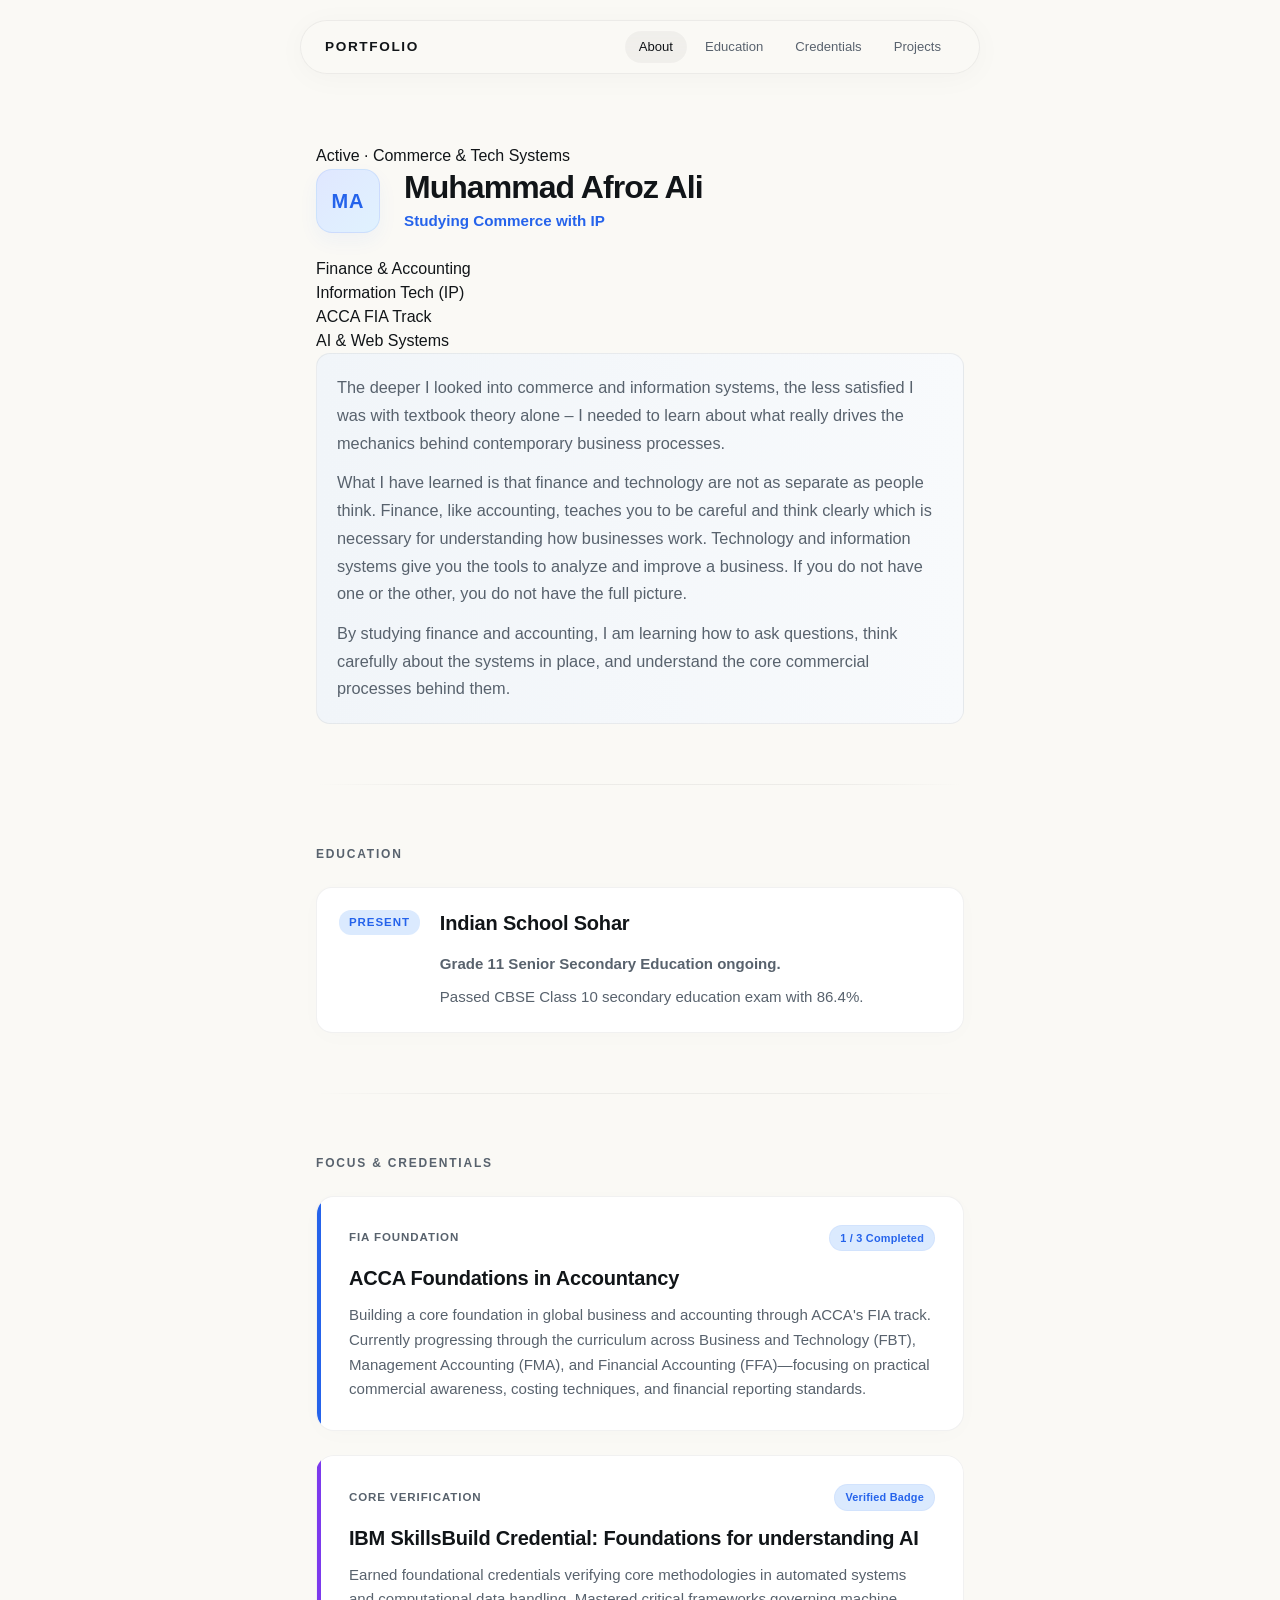
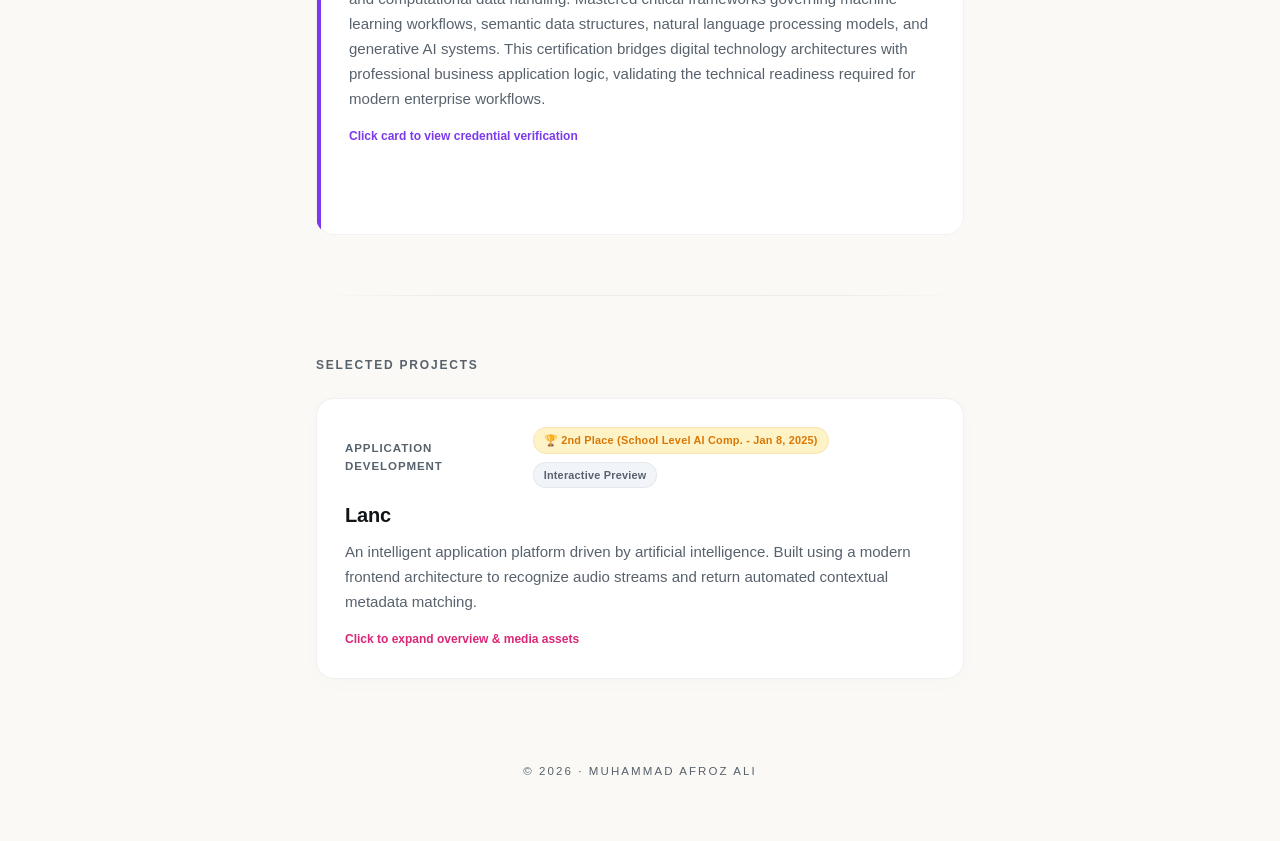
==== commit e1ebc82d: "index.html" ====
--- a/index.html
+++ b/index.html
@@ -21,8 +21,13 @@
     </nav>
 
     <main class="content-wrapper">
-        <!-- About Section -->
+        <!-- Upgraded Hero / About Section -->
         <section id="about" class="scroll-section">
+            <div class="hero-status-bar">
+                <span class="status-pulse"></span>
+                <span class="status-text">Active · Commerce &amp; Tech Systems</span>
+            </div>
+
             <header class="profile-header">
                 <div class="avatar-block">MA</div>
                 <div class="header-intro">
@@ -30,6 +35,15 @@
                     <div class="tagline">Studying Commerce with IP</div>
                 </div>
             </header>
+
+            <!-- Landing Visual: Hero Feature Tags -->
+            <div class="hero-chips-grid">
+                <div class="hero-chip"><span class="chip-dot blue"></span> Finance &amp; Accounting</div>
+                <div class="hero-chip"><span class="chip-dot purple"></span> Information Tech (IP)</div>
+                <div class="hero-chip"><span class="chip-dot amber"></span> ACCA FIA Track</div>
+                <div class="hero-chip"><span class="chip-dot pink"></span> AI &amp; Web Systems</div>
+            </div>
+
             <div class="bio-text">
                 <p>The deeper I looked into commerce and information systems, the less satisfied I was with textbook theory alone – I needed to learn about what really drives the mechanics behind contemporary business processes.</p>
                 <p style="margin-top: 12px;">What I have learned is that finance and technology are not as separate as people think. Finance, like accounting, teaches you to be careful and think clearly which is necessary for understanding how businesses work. Technology and information systems give you the tools to analyze and improve a business. If you do not have one or the other, you do not have the full picture.</p>
@@ -39,7 +53,7 @@
 
         <div class="section-divider"></div>
 
-        <!-- Education Section -->
+        <!-- Education Section with Vertical Timeline -->
         <section id="education" class="scroll-section">
             <h2 class="section-title">Education</h2>
             <div class="timeline">
@@ -58,7 +72,7 @@
 
         <!-- Focus & Credentials Section -->
         <section id="focus" class="scroll-section">
-            <h2 class="section-title">Focus & Credentials</h2>
+            <h2 class="section-title">Focus &amp; Credentials</h2>
             
             <div class="cards-grid">
                 <!-- ACCA Card -->
@@ -123,7 +137,7 @@
                         </div>
                         <h3 class="card-title">Lanc</h3>
                         <p class="card-desc">An intelligent application platform driven by artificial intelligence. Built using a modern frontend architecture to recognize audio streams and return automated contextual metadata matching.</p>
-                        <span class="action-toggle-hint">Click to expand overview & media assets</span>
+                        <span class="action-toggle-hint">Click to expand overview &amp; media assets</span>
                     </div>
                 </div>
 
--- a/style.css
+++ b/style.css
@@ -141,19 +141,12 @@
     margin-top: 4px;
 }
 
-.bio-heading {
-    font-size: 1.1rem;
-    font-weight: 700;
-    margin-bottom: 10px;
-    color: var(--text-primary);
-}
-
 .bio-text {
-    font-size: 0.98rem;
+    font-size: 1.02rem;
     line-height: 1.7;
     color: var(--text-muted);
     background: linear-gradient(to right, #f1f5f9, #f8fafc);
-    padding: 22px;
+    padding: 20px;
     border-radius: 14px;
     border: 1px solid var(--border-soft);
 }
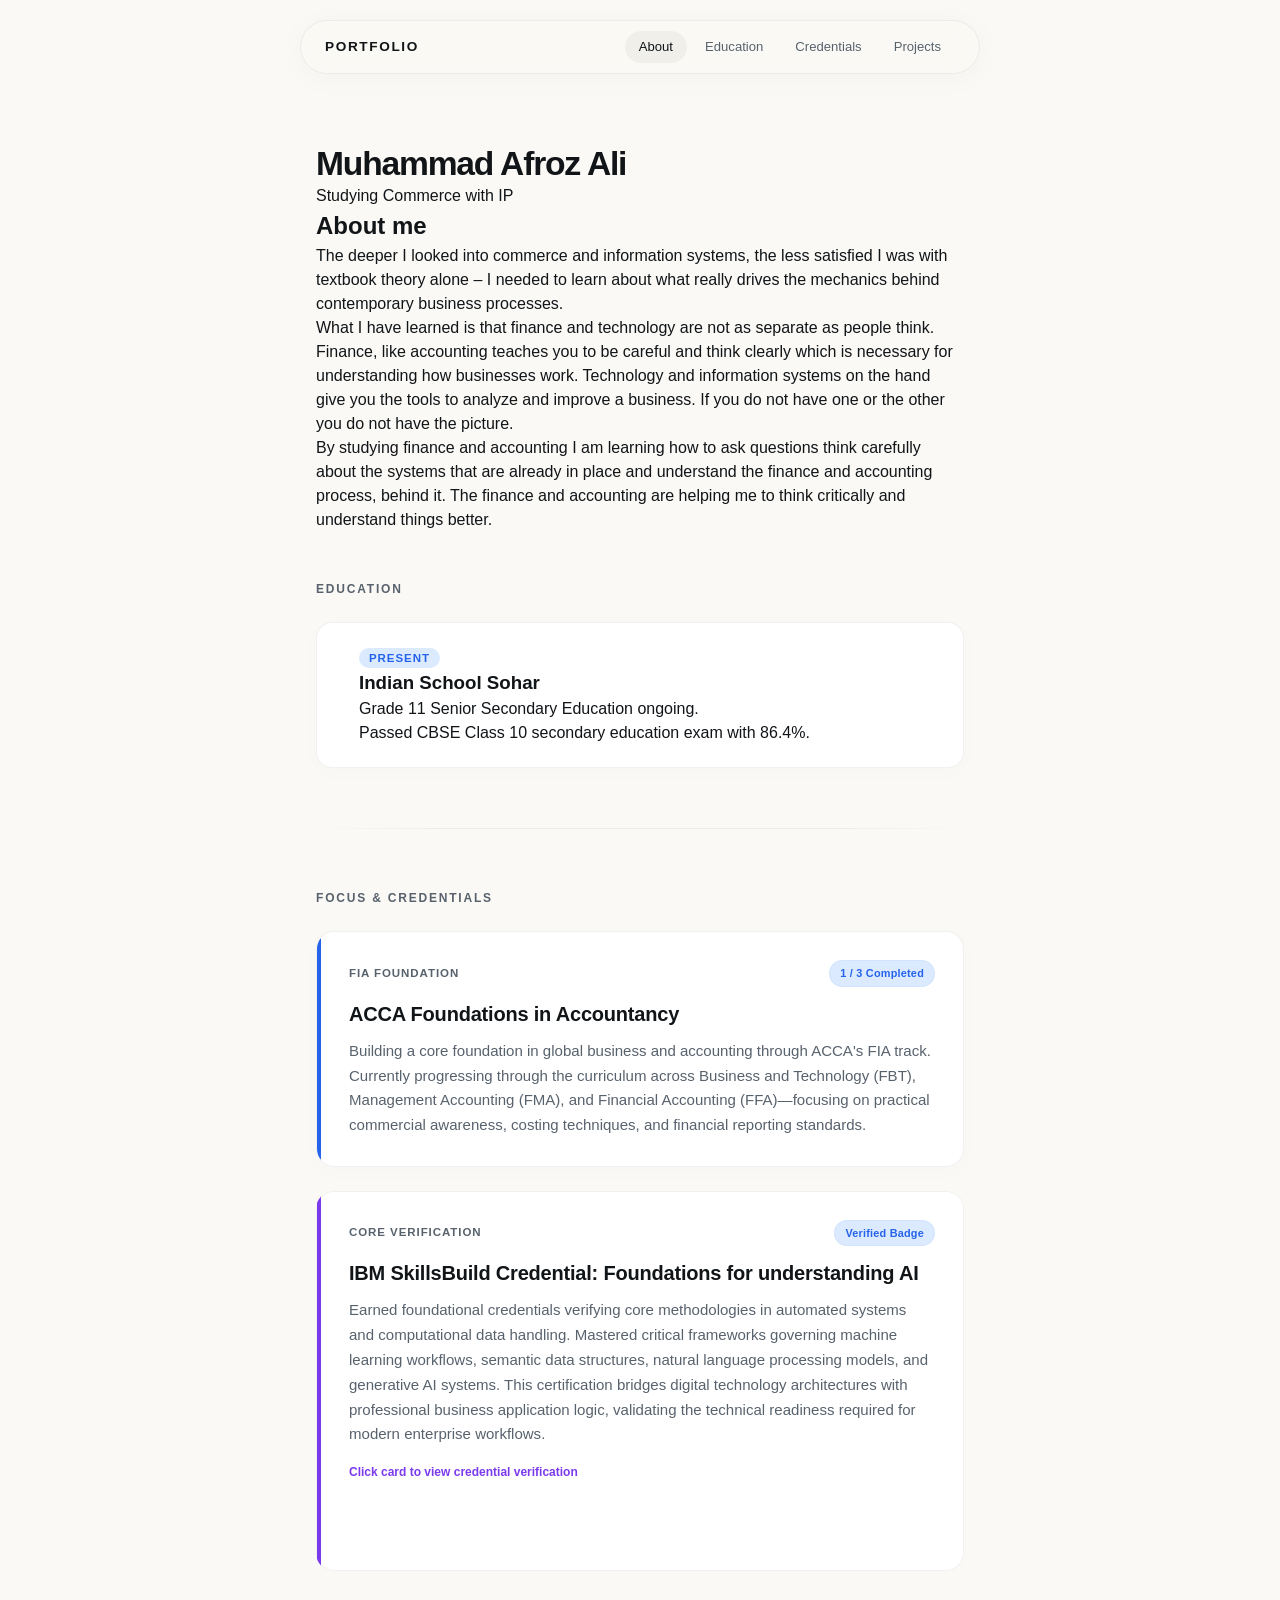
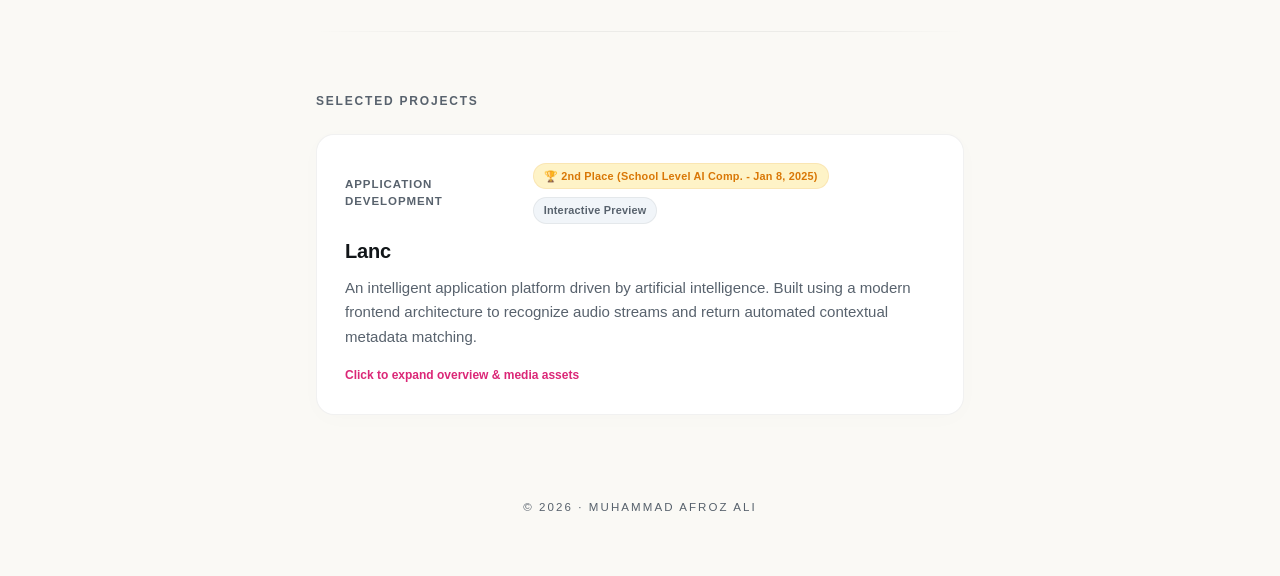
==== commit 1c370e07: "index.html" ====
--- a/index.html
+++ b/index.html
@@ -21,48 +21,34 @@
     </nav>
 
     <main class="content-wrapper">
-        <!-- Upgraded Hero / About Section -->
+        <!-- About Section Matching Screenshot 1 -->
         <section id="about" class="scroll-section">
-            <div class="hero-status-bar">
-                <span class="status-pulse"></span>
-                <span class="status-text">Active · Commerce &amp; Tech Systems</span>
-            </div>
+            <h1 class="hero-name">Muhammad Afroz Ali</h1>
+            <div class="hero-tag">Studying Commerce with IP</div>
 
-            <header class="profile-header">
-                <div class="avatar-block">MA</div>
-                <div class="header-intro">
-                    <h1>Muhammad Afroz Ali</h1>
-                    <div class="tagline">Studying Commerce with IP</div>
-                </div>
-            </header>
-
-            <!-- Landing Visual: Hero Feature Tags -->
-            <div class="hero-chips-grid">
-                <div class="hero-chip"><span class="chip-dot blue"></span> Finance &amp; Accounting</div>
-                <div class="hero-chip"><span class="chip-dot purple"></span> Information Tech (IP)</div>
-                <div class="hero-chip"><span class="chip-dot amber"></span> ACCA FIA Track</div>
-                <div class="hero-chip"><span class="chip-dot pink"></span> AI &amp; Web Systems</div>
-            </div>
-
-            <div class="bio-text">
+            <div class="bio-card">
+                <h2 class="bio-heading">About me</h2>
                 <p>The deeper I looked into commerce and information systems, the less satisfied I was with textbook theory alone – I needed to learn about what really drives the mechanics behind contemporary business processes.</p>
-                <p style="margin-top: 12px;">What I have learned is that finance and technology are not as separate as people think. Finance, like accounting, teaches you to be careful and think clearly which is necessary for understanding how businesses work. Technology and information systems give you the tools to analyze and improve a business. If you do not have one or the other, you do not have the full picture.</p>
-                <p style="margin-top: 12px;">By studying finance and accounting, I am learning how to ask questions, think carefully about the systems in place, and understand the core commercial processes behind them.</p>
+                <p>What I have learned is that finance and technology are not as separate as people think. Finance, like accounting teaches you to be careful and think clearly which is necessary for understanding how businesses work. Technology and information systems on the hand give you the tools to analyze and improve a business. If you do not have one or the other you do not have the picture.</p>
+                <p>By studying finance and accounting I am learning how to ask questions think carefully about the systems that are already in place and understand the finance and accounting process, behind it. The finance and accounting are helping me to think critically and understand things better.</p>
             </div>
         </section>
 
-        <div class="section-divider"></div>
-
-        <!-- Education Section with Vertical Timeline -->
+        <!-- Education Section Matching Screenshot 2 -->
         <section id="education" class="scroll-section">
-            <h2 class="section-title">Education</h2>
-            <div class="timeline">
+            <h2 class="section-title">EDUCATION</h2>
+            
+            <div class="timeline-container">
                 <div class="timeline-item">
-                    <div class="timeline-date">Present</div>
-                    <div class="timeline-content">
-                        <h3 class="card-title">Indian School Sohar</h3>
-                        <p class="card-desc"><strong>Grade 11 Senior Secondary Education ongoing.</strong></p>
-                        <p class="card-desc" style="margin-top: 4px;">Passed CBSE Class 10 secondary education exam with 86.4%.</p>
+                    <div class="timeline-marker">
+                        <span class="timeline-circle"></span>
+                        <div class="timeline-line"></div>
+                    </div>
+                    <div class="timeline-body">
+                        <span class="timeline-date">PRESENT</span>
+                        <h3 class="timeline-school">Indian School Sohar</h3>
+                        <p class="timeline-bold">Grade 11 Senior Secondary Education ongoing.</p>
+                        <p class="timeline-desc">Passed CBSE Class 10 secondary education exam with 86.4%.</p>
                     </div>
                 </div>
             </div>
@@ -70,7 +56,7 @@
 
         <div class="section-divider"></div>
 
-        <!-- Focus & Credentials Section -->
+        <!-- Credentials Section -->
         <section id="focus" class="scroll-section">
             <h2 class="section-title">Focus &amp; Credentials</h2>
             
--- a/style.css
+++ b/style.css
@@ -2,7 +2,7 @@
     --bg-base: #faf9f5;        
     --text-primary: #111518;   
     --text-muted: #58626d;     
-    --glass-bg: rgba(250, 249, 245, 0.8);
+    --glass-bg: rgba(250, 249, 245, 0.85);
     --border-soft: rgba(17, 21, 24, 0.06);
     --card-surface: #ffffff;
     
@@ -10,7 +10,7 @@
     --accent-secondary: #7c3aed; 
     --accent-project: #db2777;   
     
-    --transition-premium: all 0.5s cubic-bezier(0.16, 1, 0.3, 1);
+    --transition-premium: all 0.4s cubic-bezier(0.16, 1, 0.3, 1);
 }
 
 html {
@@ -33,7 +33,7 @@
     padding-top: 100px; 
 }
 
-/* Nav */
+/* Nav Bar */
 .nav-bar {
     position: fixed;
     top: 20px;
@@ -96,29 +96,64 @@
     padding: 24px 0;
 }
 
+/* Landing / Hero Enhancements */
+.hero-status-bar {
+    display: inline-flex;
+    align-items: center;
+    gap: 8px;
+    background: #ffffff;
+    border: 1px solid var(--border-soft);
+    padding: 6px 14px;
+    border-radius: 20px;
+    margin-bottom: 20px;
+    box-shadow: 0 2px 8px rgba(0, 0, 0, 0.02);
+}
+
+.status-pulse {
+    width: 8px;
+    height: 8px;
+    background-color: #10b981;
+    border-radius: 50%;
+    box-shadow: 0 0 0 0 rgba(16, 185, 129, 0.4);
+    animation: pulse 2s infinite;
+}
+
+@keyframes pulse {
+    0% { transform: scale(0.95); box-shadow: 0 0 0 0 rgba(16, 185, 129, 0.4); }
+    70% { transform: scale(1); box-shadow: 0 0 0 6px rgba(16, 185, 129, 0); }
+    100% { transform: scale(0.95); box-shadow: 0 0 0 0 rgba(16, 185, 129, 0); }
+}
+
+.status-text {
+    font-size: 0.75rem;
+    font-weight: 600;
+    color: var(--text-muted);
+    letter-spacing: 0.02em;
+}
+
 .profile-header {
     display: flex;
     flex-direction: row;
     align-items: center;
     gap: 24px;
-    margin-bottom: 24px;
+    margin-bottom: 20px;
 }
 
 .avatar-block {
-    width: 64px;
-    height: 64px;
+    width: 68px;
+    height: 68px;
     background: linear-gradient(135deg, #e0e7ff 0%, #e0f2fe 100%);
     color: var(--accent-primary);
-    font-size: 1.25rem;
-    font-weight: 700;
+    font-size: 1.3rem;
+    font-weight: 800;
     display: flex;
     align-items: center;
     justify-content: center;
-    border-radius: 16px;
+    border-radius: 20px;
     letter-spacing: 0.05em;
     flex-shrink: 0;
-    border: 1px solid rgba(37, 99, 235, 0.1);
-    box-shadow: 0 8px 20px rgba(37, 99, 235, 0.05);
+    border: 1px solid rgba(37, 99, 235, 0.15);
+    box-shadow: 0 10px 25px rgba(37, 99, 235, 0.08);
 }
 
 .header-intro {
@@ -127,27 +162,60 @@
 }
 
 h1 {
-    font-size: 2rem;
-    font-weight: 700;
-    letter-spacing: -0.03em;
+    font-size: 2.1rem;
+    font-weight: 800;
+    letter-spacing: -0.035em;
     line-height: 1.2;
     color: var(--text-primary);
 }
 
 .tagline {
-    font-size: 0.95rem;
+    font-size: 0.98rem;
     color: var(--accent-primary);
     font-weight: 600;
     margin-top: 4px;
 }
+
+/* Hero Chips Grid */
+.hero-chips-grid {
+    display: flex;
+    flex-wrap: wrap;
+    gap: 8px;
+    margin-bottom: 24px;
+}
+
+.hero-chip {
+    display: flex;
+    align-items: center;
+    gap: 6px;
+    font-size: 0.78rem;
+    font-weight: 600;
+    color: var(--text-primary);
+    background: var(--card-surface);
+    border: 1px solid var(--border-soft);
+    padding: 6px 12px;
+    border-radius: 12px;
+    box-shadow: 0 2px 6px rgba(0,0,0,0.01);
+}
+
+.chip-dot {
+    width: 6px;
+    height: 6px;
+    border-radius: 50%;
+}
+
+.chip-dot.blue { background: var(--accent-primary); }
+.chip-dot.purple { background: var(--accent-secondary); }
+.chip-dot.amber { background: #f59e0b; }
+.chip-dot.pink { background: var(--accent-project); }
 
 .bio-text {
     font-size: 1.02rem;
     line-height: 1.7;
     color: var(--text-muted);
     background: linear-gradient(to right, #f1f5f9, #f8fafc);
-    padding: 20px;
-    border-radius: 14px;
+    padding: 22px;
+    border-radius: 16px;
     border: 1px solid var(--border-soft);
 }
 
@@ -201,7 +269,7 @@
     gap: 4px;
 }
 
-/* Cards Grid */
+/* Cards Grid & Premium Cards */
 .cards-grid {
     display: flex;
     flex-direction: column;
@@ -316,6 +384,7 @@
     background: var(--accent-project) !important;
 }
 
+/* Expandable Project Container */
 .expandable-project-container {
     background: var(--card-surface);
     border: 1px solid var(--border-soft);
@@ -452,6 +521,7 @@
     font-weight: bold;
 }
 
+/* Image Carousel */
 .carousel-wrapper {
     position: relative;
     width: 100%;
@@ -550,6 +620,7 @@
     border-radius: 4px;
 }
 
+/* 3D Credential Flip Card */
 .flip-card {
     background: transparent !important;
     border: none !important;
